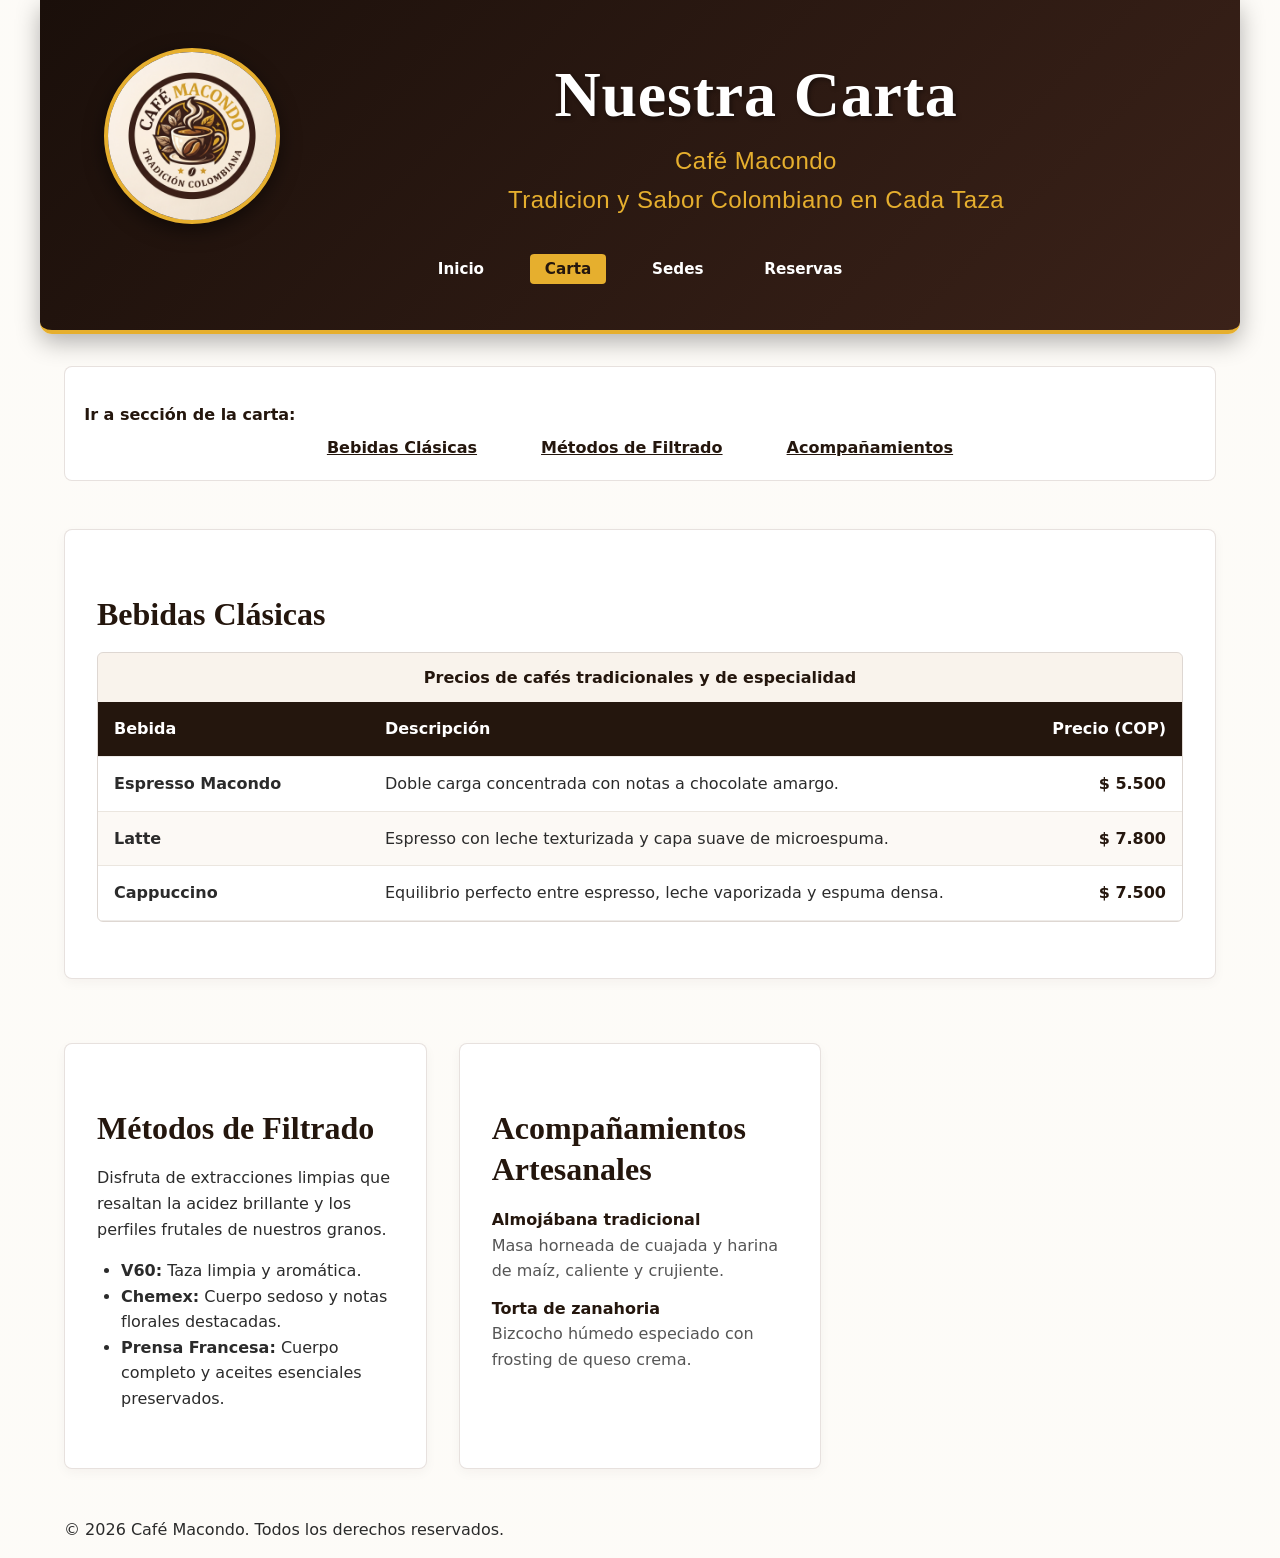
==== carta.html @ 97357a25 "actualizacion imagenes" ====
<!DOCTYPE html>
<html lang="es">
<head>
    <meta charset="UTF-8">
    <meta name="viewport" content="width=device-width, initial-scale=1.0">
    <title>Café Macondo — Carta</title>
    <link rel="stylesheet" href="css/base.css">
    <link rel="stylesheet" href="css/tipografia.css">
    <link rel="stylesheet" href="css/cajas.css">
    <link rel="stylesheet" href="css/componentes.css">
    <link rel="stylesheet" href="css/layout.css">
</head>
<body>
    <header style="background: linear-gradient(135deg, #1a0f0a 0%, #3b2219 100%); padding: 3rem 5%; border-bottom: 0.25rem solid var(--color-accent); box-shadow: 0 0.5rem 1.5rem rgba(0,0,0,0.3); border-radius: 0 0 0.75rem 0.75rem; margin-bottom: 2rem;">
        <div style="display: grid; grid-template-columns: auto 1fr; align-items: center; gap: 3.5rem; margin-bottom: 2rem;">
            <img src="imagenes/logo-macondo.jpg" alt="Logo Café Macondo" style="width: 11rem; height: 11rem; border-radius: 50%; object-fit: cover; border: 0.3rem solid var(--color-accent); box-shadow: 0 0.4rem 1.2rem rgba(0,0,0,0.5); display: block;">
            <div>
                <h1 style="font-family: Georgia, serif; font-size: 4rem; color: var(--color-white); margin: 0 0 0.4rem 0; letter-spacing: 0.05rem; text-shadow: 0.125rem 0.125rem 0.25rem rgba(0,0,0,0.4);">
                    Nuestra Carta
                </h1>
                <p style="font-family: 'Segoe UI', sans-serif; font-size: 1.5rem; color: var(--color-accent); margin: 0; font-weight: 300; letter-spacing: 0.03rem;">
                    Café Macondo
                </p>
                <p style="font-family: 'Segoe UI', sans-serif; font-size: 1.5rem; color: var(--color-accent); margin: 0; font-weight: 300; letter-spacing: 0.03rem;">
                    Tradicion y Sabor Colombiano en Cada Taza
                </p>
            </div>
        </div>
        <nav aria-label="Menú principal">
            <ul style="display: flex; justify-content: center; gap: 2rem; list-style: none; padding: 0; margin: 0;">
                <li><a href="index.html" style="font-size: 0.95rem; padding: 0.4rem 0.9rem;">Inicio</a></li>
                <li><a href="carta.html" aria-current="page" style="font-size: 0.95rem; padding: 0.4rem 0.9rem;">Carta</a></li>
                <li><a href="sedes.html" style="font-size: 0.95rem; padding: 0.4rem 0.9rem;">Sedes</a></li>
                <li><a href="reservas.html" style="font-size: 0.95rem; padding: 0.4rem 0.9rem;">Reservas</a></li>
            </ul>
        </nav>
    </header>

    <main>
        <!-- Índice con anclas internas -->
        <nav aria-label="Índice de la carta" style="grid-column: 1 / -1; background: var(--color-card-bg); padding: 1.2rem; border-radius: 0.5rem; border: 0.0625rem solid rgba(92, 58, 33, 0.15); margin-bottom: 1rem;">
            <p style="margin-bottom: 0.5rem; font-weight: bold; color: var(--color-primary);">Ir a sección de la carta:</p>
            <ul style="display: flex; gap: 2rem; list-style: none; padding: 0; margin: 0; flex-wrap: wrap;">
                <li><a href="#bebidas" style="color: var(--color-primary); font-weight: 600; text-decoration: underline;">Bebidas Clásicas</a></li>
                <li><a href="#metodos" style="color: var(--color-primary); font-weight: 600; text-decoration: underline;">Métodos de Filtrado</a></li>
                <li><a href="#acompanamientos" style="color: var(--color-primary); font-weight: 600; text-decoration: underline;">Acompañamientos</a></li>
            </ul>
        </nav>

        <!-- Sección de Bebidas ocupando todo el ancho para que la tabla respire -->
        <section id="bebidas" style="grid-column: 1 / -1;">
            <h2>Bebidas Clásicas</h2>
            <div class="table-container">
                <table style="width: 100%; border-collapse: collapse;">
                    <caption>Precios de cafés tradicionales y de especialidad</caption>
                    <thead>
                        <tr>
                            <th scope="col" style="width: 25%;">Bebida</th>
                            <th scope="col" style="width: 55%;">Descripción</th>
                            <th scope="col" style="width: 20%; text-align: right;">Precio (COP)</th>
                        </tr>
                    </thead>
                    <tbody>
                        <tr>
                            <td><strong>Espresso Macondo</strong></td>
                            <td>Doble carga concentrada con notas a chocolate amargo.</td>
                            <td style="text-align: right; font-weight: 600; color: var(--color-primary); white-space: nowrap;">$ 5.500</td>
                        </tr>
                        <tr>
                            <td><strong>Latte</strong></td>
                            <td>Espresso con leche texturizada y capa suave de microespuma.</td>
                            <td style="text-align: right; font-weight: 600; color: var(--color-primary); white-space: nowrap;">$ 7.800</td>
                        </tr>
                        <tr>
                            <td><strong>Cappuccino</strong></td>
                            <td>Equilibrio perfecto entre espresso, leche vaporizada y espuma densa.</td>
                            <td style="text-align: right; font-weight: 600; color: var(--color-primary); white-space: nowrap;">$ 7.500</td>
                        </tr>
                    </tbody>
                </table>
            </div>
        </section>

        <!-- Métodos y Acompañamientos organizados en dos columnas limpias -->
        <section id="metodos">
            <h2>Métodos de Filtrado</h2>
            <p>Disfruta de extracciones limpias que resaltan la acidez brillante y los perfiles frutales de nuestros granos.</p>
            <ul>
                <li><strong>V60:</strong> Taza limpia y aromática.</li>
                <li><strong>Chemex:</strong> Cuerpo sedoso y notas florales destacadas.</li>
                <li><strong>Prensa Francesa:</strong> Cuerpo completo y aceites esenciales preservados.</li>
            </ul>
        </section>

        <section id="acompanamientos">
            <h2>Acompañamientos Artesanales</h2>
            <dl>
                <dt>Almojábana tradicional</dt>
                <dd>Masa horneada de cuajada y harina de maíz, caliente y crujiente.</dd>
                <dt>Torta de zanahoria</dt>
                <dd>Bizcocho húmedo especiado con frosting de queso crema.</dd>
            </dl>
        </section>
    </main>

    <footer>
        <p>&copy; 2026 Café Macondo. Todos los derechos reservados.</p>
    </footer>
</body>
</html>
---- css/base.css ----
/* --- UNIDAD 03 y 05: Variables, Reseteo y Base --- */
:root {
    --color-primary: #24160d;   /* Café oscuro profundo */
    --color-secondary: #4a2e1b; /* Café medio */
    --color-accent: #e6af2e;    /* ¡El nuevo Amarillo Mariposa de Macondo! */
    --color-bg: #fcfbfa;        /* Crema pergamino suave */
    --color-card-bg: #ffffff;   /* Blanco puro para tarjetas */
    --color-text: #2b2b2b;      /* Gris oscuro para lectura */
    --color-text-light: #555555;
    --color-white: #ffffff;
    --color-focus: #1d6fa5;
}

html {
    font-size: 100%; /* Unidad 06.1 */
    box-sizing: border-box;
    scroll-behavior: smooth;
}

*, *::before, *::after {
    box-sizing: border-box; /* Unidad 05.4 */
}

body {
    margin: 0;
    padding: 0;
    background-color: var(--color-bg);
    color: var(--color-text); /* Herencia aplicada (Unidad 03.4) */
    /* Unidad 03.3: Imagen de fondo con gradiente y transparencia rgba */
    background-image: linear-gradient(rgba(253, 251, 247, 0.92), rgba(253, 251, 247, 0.92)), 
                      url('../imagenes/fondo-textura.jpg');
    background-repeat: repeat;
}

/* Centrado global con ancho máximo (Unidad 05.4) */
body > header, main, footer {
    max-width: 75rem; /* Ancho máximo amplio */
    margin: 0 auto;
    padding: 0 1.5rem;
}
---- css/tipografia.css ----
/* --- UNIDAD 05 y 06: Tipografía con alternativas y lectura cómoda --- */
body {
    font-family: 'Segoe UI', system-ui, -apple-system, sans-serif;
    font-size: 1rem;
    line-height: 1.6; /* Unidad 05.1: line-height cómodo */
}

h1, h2, h3, h4 {
    font-family: Georgia, Cambria, "Times New Roman", serif;
    color: var(--color-primary);
    line-height: 1.3;
    margin-top: 0;
}

h1 {
    font-size: 2.5rem;
    margin-bottom: 1rem;
}

h2 {
    font-size: 2rem;
    margin-top: 2rem;
    margin-bottom: 1rem;
}

h3 {
    font-size: 1.4rem;
    margin-top: 1.5rem;
    margin-bottom: 0.75rem;
}

/* Unidad 06.3: Ancho de lectura de párrafos limitado a 65ch */
p {
    max-width: 65ch;
    margin-bottom: 1rem;
    color: var(--color-text);
}
---- css/cajas.css ----
/* --- UNIDAD 05: Tarjetas, bordes y espaciados --- */
section, article, aside {
    background-color: var(--color-card-bg);
    border: 0.0625rem solid rgba(92, 58, 33, 0.15); /* Unidad 06.2: px solo para borde fino */
    border-radius: 0.5rem; /* Unidad 05.3: esquinas redondeadas */
    padding: 2rem;         /* Unidad 06.2: espacios en rem */
    margin-bottom: 2rem;
    box-shadow: 0 0.25rem 0.75rem rgba(44, 29, 17, 0.04);
}

/* Tablas y su contenedor de desborde (Unidad 05.5) */
.table-container {
    width: 100%;
    overflow-x: auto; /* Evita que tablas grandes rompan la página */
    margin-bottom: 1.5rem;
    border: 0.0625rem solid rgba(92, 58, 33, 0.2);
    border-radius: 0.375rem;
}

table {
    width: 100%;
    border-collapse: collapse; /* Unidad 05.2 */
    text-align: left;
}

caption {
    font-weight: bold;
    padding: 0.75rem;
    color: var(--color-primary);
    background-color: rgba(194, 139, 73, 0.1);
}

th, td {
    padding: 0.875rem 1rem; /* Unidad 05.2 y 06.2 */
    border-bottom: 0.0625rem solid rgba(92, 58, 33, 0.1);
}

th {
    background-color: var(--color-primary);
    color: var(--color-white);
}

/* Unidad 05.2: Precios a la derecha */
td:nth-child(3), th:nth-child(3) {
    text-align: right;
}

/* Unidad 04.4: Filas alternas en las tablas con :nth-child() */
tbody tr:nth-child(even) {
    background-color: rgba(194, 139, 73, 0.05);
}
---- css/componentes.css ----
/* --- UNIDAD 04 y 05: Componentes y Estados (hover, focus, BEM) --- */

/* Cabecera y Menú de navegación */
header {
    background-color: var(--color-primary);
    color: var(--color-white);
    padding: 2rem 0;
    margin-bottom: 2rem;
    border-bottom: 0.25rem solid var(--color-accent);
}

header h1, header p {
    color: var(--color-white);
    text-align: center;
}

nav ul {
    list-style: none;
    padding: 0;
    margin: 1.5rem 0 0 0;
    display: flex;
    justify-content: center;
    gap: 1.5rem;
    flex-wrap: wrap;
}

nav a {
    color: var(--color-white);
    text-decoration: none;
    font-weight: 600;
    padding: 0.5rem 1rem;
    border-radius: 0.25rem;
    transition: background-color 0.2s ease, color 0.2s ease;
}

/* Unidad 04.3: Estados hover y focus obligatorios con buen contraste */
nav a:hover {
    background-color: var(--color-secondary);
    color: var(--color-accent);
}

nav a:focus {
    outline: 0.1875rem solid var(--color-focus);
    outline-offset: 0.125rem;
}

/* Unidad 04.4: La página actual se distingue en el menú */
nav a[aria-current="page"] {
    background-color: var(--color-accent);
    color: var(--color-primary);
}

/* Botones y campos de formulario */
button, input[type="submit"] {
    background-color: var(--color-primary);
    color: var(--color-white);
    border: none;
    padding: 0.75rem 1.5rem;
    font-size: 1rem;
    font-weight: bold;
    border-radius: 0.375rem;
    cursor: pointer;
    transition: background-color 0.2s ease;
}

button:hover, input[type="submit"]:hover {
    background-color: var(--color-secondary);
    color: var(--color-accent);
}

button:focus, input:focus, select:focus, textarea:focus {
    outline: 0.1875rem solid var(--color-focus);
    outline-offset: 0.125rem;
}

/* Formularios estructurados */
fieldset {
    border: 0.0625rem solid var(--color-accent);
    border-radius: 0.375rem;
    padding: 1.5rem;
    margin-bottom: 1.5rem;
    background-color: var(--color-white);
}

legend {
    font-weight: bold;
    color: var(--color-primary);
    padding: 0 0.5rem;
}

form div {
    margin-bottom: 1.25rem;
}

label {
    display: block;
    font-weight: 500;
    margin-bottom: 0.375rem;
    color: var(--color-primary);
}

input[type="text"],
input[type="email"],
input[type="tel"],
input[type="date"],
input[type="time"],
select,
textarea {
    width: 100%;
    padding: 0.75rem;
    border: 0.0625rem solid #ccc;
    border-radius: 0.375rem;
    font-family: inherit;
    font-size: 1rem;
}

/* Listas personalizadas */
main ul, main ol {
    padding-left: 1.5rem;
    margin-bottom: 1.5rem;
}

dl {
    margin-bottom: 1.5rem;
}

dt {
    font-weight: bold;
    color: var(--color-primary);
    margin-top: 0.75rem;
}

dd {
    margin-left: 0;
    color: var(--color-text-light);
    margin-bottom: 0.5rem;
}

/* Cita (Blockquote) */
blockquote {
    border-left: 0.25rem solid var(--color-accent);
    margin: 1.5rem 0;
    padding: 1rem 1.5rem;
    background-color: rgba(194, 139, 73, 0.08);
    font-style: italic;
    border-radius: 0 0.375rem 0.375rem 0;
}

blockquote footer {
    margin-top: 0.5rem;
    font-style: normal;
    font-size: 0.9rem;
    background: transparent;
    padding: 0;
    border: none;
    color: var(--color-secondary);
}

/* Figuras e imágenes flexibles */
figure {
    margin: 1.5rem 0;
}

figure img {
    max-width: 100%;
    height: auto;
    border-radius: 0.375rem;
    display: block;
}

figcaption {
    font-size: 0.875rem;
    color: var(--color-text-light);
    text-align: center;
    margin-top: 0.5rem;
}
---- css/layout.css ----
/* --- UNIDAD 06 y 07: Layout Adaptable, Grid y Unidades Relativas --- */

/* Contenedor principal de las páginas con enfoque móvil primero (1 columna) */
main {
    display: grid;
    grid-template-columns: 1fr; /* Unidad 07.2: Una columna en móvil */
    gap: 2rem;                  /* Unidad 07.6: Espacios estrictamente con gap */
    width: 100%;
}

/* Unidad 07.4: La cabecera y el pie ocupan todo el ancho de la grilla si están dentro de un contexto grid */
header, footer {
    grid-column: 1 / -1;
}

/* Unidad 06.4: Uso de unidad de ventana (vh) para una sección de portada o héroe opcional */
.hero-portada {
    min-height: 50vh; /* Ocupa al menos la mitad de la altura de la ventana */
    display: grid;
    place-content: center;
    text-align: center;
    background: linear-gradient(rgba(44, 29, 17, 0.8), rgba(44, 29, 17, 0.8)), 
                url('../../imagenes/fondo-textura.jpg');
    color: var(--color-white);
    border-radius: 0.5rem;
    padding: 3rem 1.5rem;
    margin-bottom: 2rem;
}

/* Unidad 07.5: Galería o tarjetas de productos que se acomodan sola sin consultas (auto-fit y minmax) */
.card-grid, .galeria-sedes {
    display: grid;
    grid-template-columns: repeat(auto-fit, minmax(18rem, 1fr));
    gap: 2rem;
    grid-column: 1 / -1; /* Permite que la galería ocupe todo el ancho disponible */
}

/* Unidad 07.4: Al menos un bloque ocupa dos columnas en pantallas grandes */
.bloque-destacado {
    grid-column: span 1; /* Por defecto en móvil */
}


/* =================================================================atiende
   PUNTOS DE RUPTURA (MEDIA QUERIES) - Escritas de menor a mayor (Unidad 07.3)
   =================================================================== */

/* 1. Primer punto de ruptura: Desde 600px (aprox 37.5rem) -> Dos columnas */
@media (min-width: 37.5rem) {
    main {
        grid-template-columns: repeat(2, 1fr); /* Unidad 07.3: Dos columnas desde 600px */
    }

    /* Unidad 07.4: Un bloque específico ocupa 2 columnas */
    .bloque-destacado {
        grid-column: span 2;
    }
}

/* 2. Segundo punto de ruptura: Desde 900px (aprox 56.25rem) -> Tres columnas */
@media (min-width: 56.25rem) {
    main {
        grid-template-columns: repeat(3, 1fr); /* Unidad 07.3: Tres columnas desde 900px */
    }

    .bloque-destacado {
        grid-column: span 2; /* Sigue destacando abarcando dos espacios */
    }
}
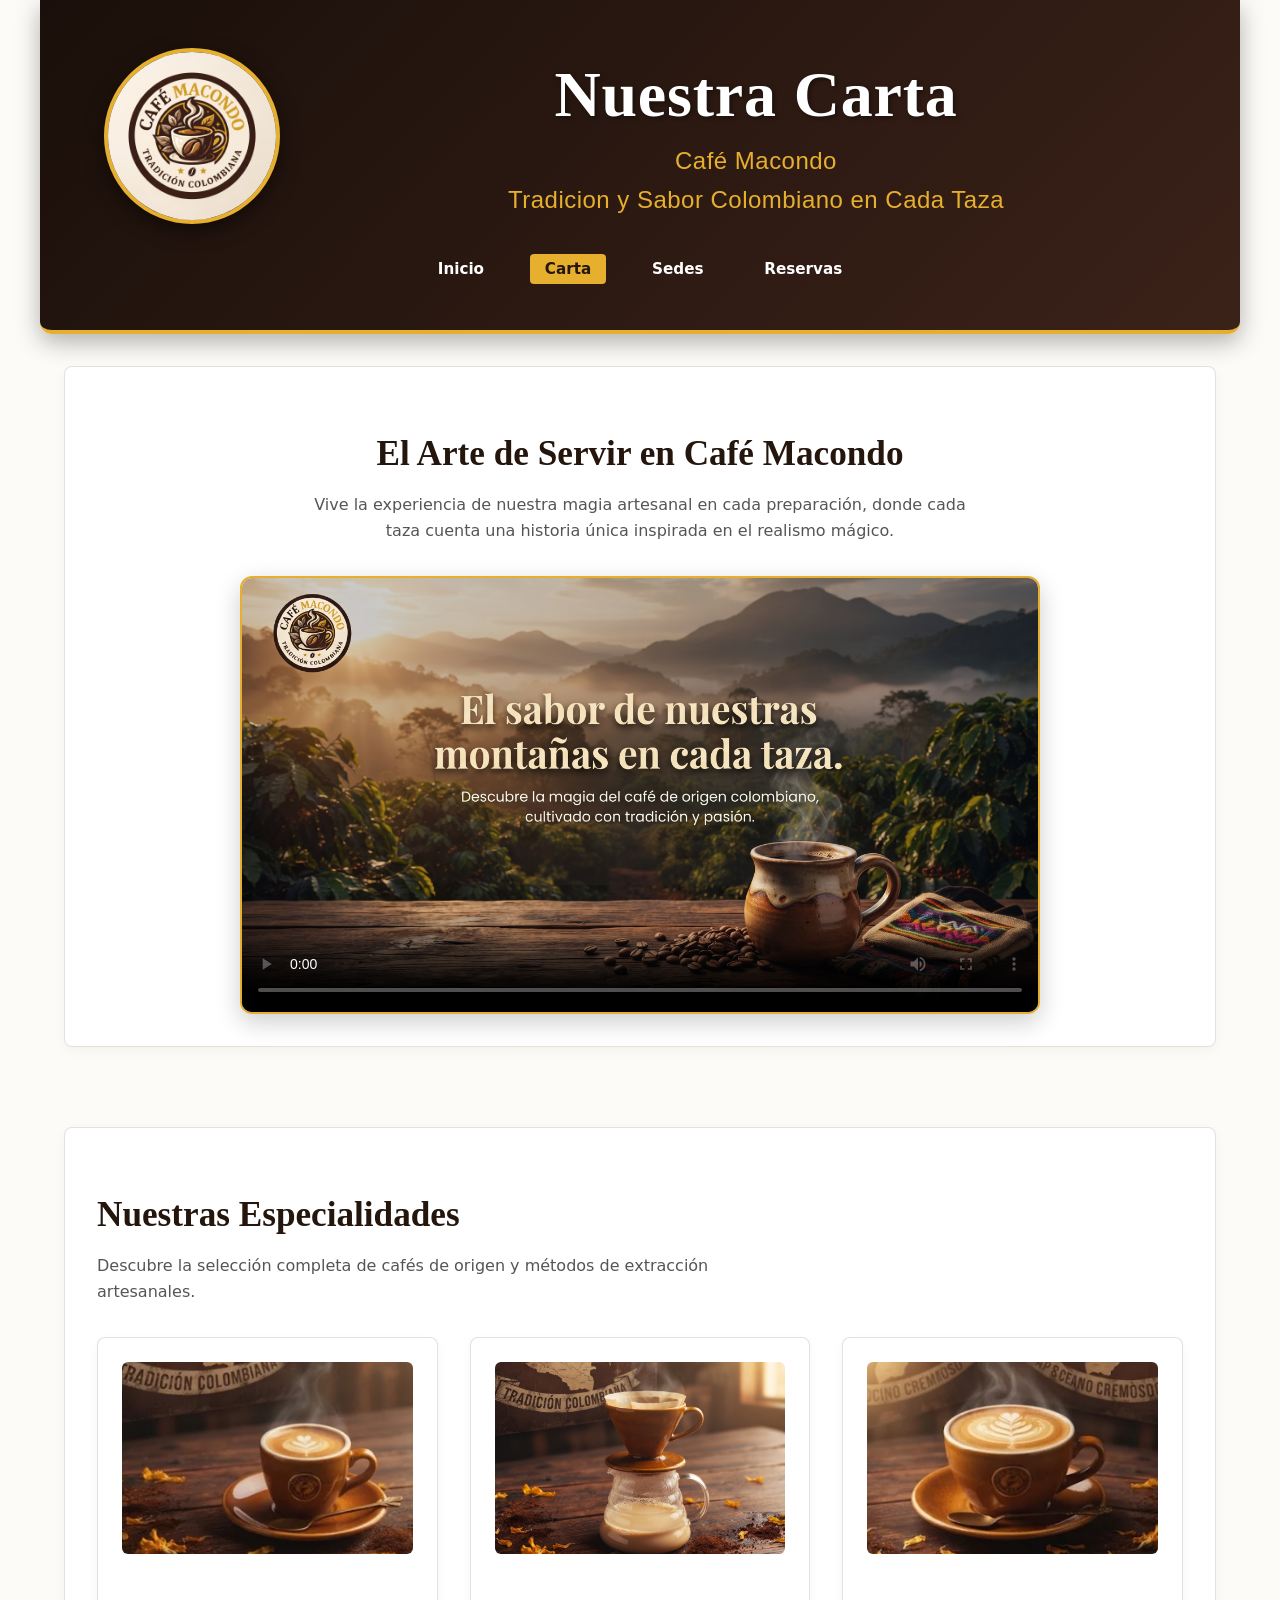
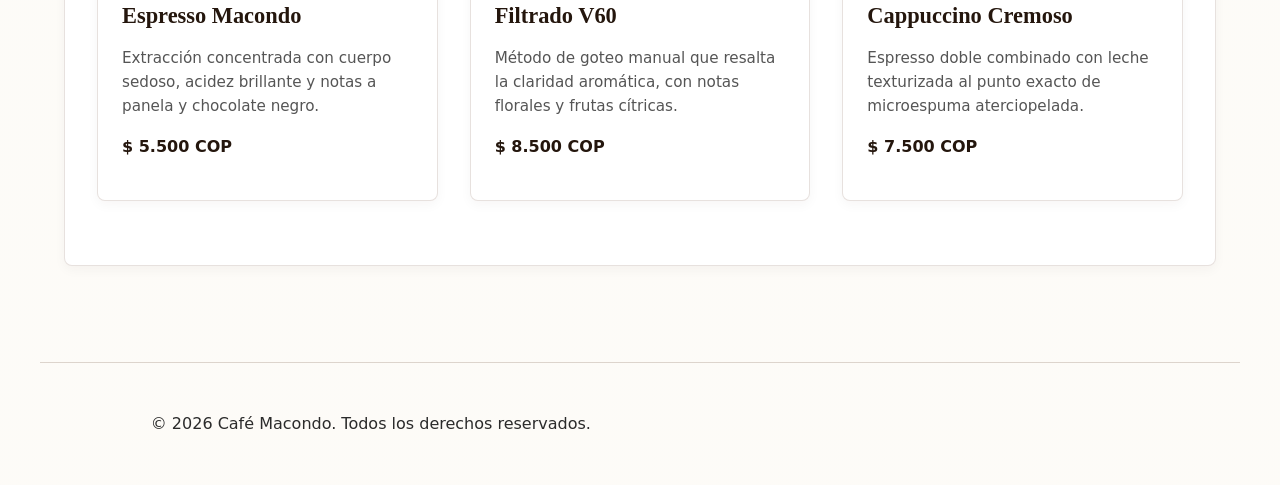
==== commit 250c681c: "video nuevo" ====
--- a/carta.html
+++ b/carta.html
@@ -11,6 +11,7 @@
     <link rel="stylesheet" href="css/layout.css">
 </head>
 <body>
+    <!-- Encabezado Principal -->
     <header style="background: linear-gradient(135deg, #1a0f0a 0%, #3b2219 100%); padding: 3rem 5%; border-bottom: 0.25rem solid var(--color-accent); box-shadow: 0 0.5rem 1.5rem rgba(0,0,0,0.3); border-radius: 0 0 0.75rem 0.75rem; margin-bottom: 2rem;">
         <div style="display: grid; grid-template-columns: auto 1fr; align-items: center; gap: 3.5rem; margin-bottom: 2rem;">
             <img src="imagenes/logo-macondo.jpg" alt="Logo Café Macondo" style="width: 11rem; height: 11rem; border-radius: 50%; object-fit: cover; border: 0.3rem solid var(--color-accent); box-shadow: 0 0.4rem 1.2rem rgba(0,0,0,0.5); display: block;">
@@ -37,73 +38,55 @@
     </header>
 
     <main>
-        <!-- Índice con anclas internas -->
-        <nav aria-label="Índice de la carta" style="grid-column: 1 / -1; background: var(--color-card-bg); padding: 1.2rem; border-radius: 0.5rem; border: 0.0625rem solid rgba(92, 58, 33, 0.15); margin-bottom: 1rem;">
-            <p style="margin-bottom: 0.5rem; font-weight: bold; color: var(--color-primary);">Ir a sección de la carta:</p>
-            <ul style="display: flex; gap: 2rem; list-style: none; padding: 0; margin: 0; flex-wrap: wrap;">
-                <li><a href="#bebidas" style="color: var(--color-primary); font-weight: 600; text-decoration: underline;">Bebidas Clásicas</a></li>
-                <li><a href="#metodos" style="color: var(--color-primary); font-weight: 600; text-decoration: underline;">Métodos de Filtrado</a></li>
-                <li><a href="#acompanamientos" style="color: var(--color-primary); font-weight: 600; text-decoration: underline;">Acompañamientos</a></li>
-            </ul>
-        </nav>
+        <!-- SECCIÓN DE VIDEO DEL SERVICIO -->
+        <section style="grid-column: 1 / -1; margin-bottom: 3rem; text-align: center;">
+            <h2 style="font-family: Georgia, serif; font-size: 2.2rem; color: var(--color-primary); margin-bottom: 0.5rem;">
+                El Arte de Servir en Café Macondo
+            </h2>
+            <p style="color: var(--color-text-light); margin-bottom: 2rem; max-width: 65ch; margin-left: auto; margin-right: auto;">
+                Vive la experiencia de nuestra magia artesanal en cada preparación, donde cada taza cuenta una historia única inspirada en el realismo mágico.
+            </p>
 
-        <!-- Sección de Bebidas ocupando todo el ancho para que la tabla respire -->
-        <section id="bebidas" style="grid-column: 1 / -1;">
-            <h2>Bebidas Clásicas</h2>
-            <div class="table-container">
-                <table style="width: 100%; border-collapse: collapse;">
-                    <caption>Precios de cafés tradicionales y de especialidad</caption>
-                    <thead>
-                        <tr>
-                            <th scope="col" style="width: 25%;">Bebida</th>
-                            <th scope="col" style="width: 55%;">Descripción</th>
-                            <th scope="col" style="width: 20%; text-align: right;">Precio (COP)</th>
-                        </tr>
-                    </thead>
-                    <tbody>
-                        <tr>
-                            <td><strong>Espresso Macondo</strong></td>
-                            <td>Doble carga concentrada con notas a chocolate amargo.</td>
-                            <td style="text-align: right; font-weight: 600; color: var(--color-primary); white-space: nowrap;">$ 5.500</td>
-                        </tr>
-                        <tr>
-                            <td><strong>Latte</strong></td>
-                            <td>Espresso con leche texturizada y capa suave de microespuma.</td>
-                            <td style="text-align: right; font-weight: 600; color: var(--color-primary); white-space: nowrap;">$ 7.800</td>
-                        </tr>
-                        <tr>
-                            <td><strong>Cappuccino</strong></td>
-                            <td>Equilibrio perfecto entre espresso, leche vaporizada y espuma densa.</td>
-                            <td style="text-align: right; font-weight: 600; color: var(--color-primary); white-space: nowrap;">$ 7.500</td>
-                        </tr>
-                    </tbody>
-                </table>
+            <div style="max-width: 800px; margin: 0 auto; border-radius: 0.75rem; overflow: hidden; box-shadow: 0 0.5rem 1.5rem rgba(0,0,0,0.2); border: 0.125rem solid var(--color-accent);">
+                <video controls width="100%" style="display: block; height: auto;" poster="imagenes/banner-macondo.jpg">
+                    <!-- Asegúrate de ubicar tu video descargado en la carpeta de videos o cambiar la ruta -->
+                    <source src="videos/servicio-cafe.mp4" type="video/mp4">
+                    Tu navegador no soporta la reproducción de video.
+                </video>
             </div>
         </section>
 
-        <!-- Métodos y Acompañamientos organizados en dos columnas limpias -->
-        <section id="metodos">
-            <h2>Métodos de Filtrado</h2>
-            <p>Disfruta de extracciones limpias que resaltan la acidez brillante y los perfiles frutales de nuestros granos.</p>
-            <ul>
-                <li><strong>V60:</strong> Taza limpia y aromática.</li>
-                <li><strong>Chemex:</strong> Cuerpo sedoso y notas florales destacadas.</li>
-                <li><strong>Prensa Francesa:</strong> Cuerpo completo y aceites esenciales preservados.</li>
-            </ul>
-        </section>
+        <!-- SECCIÓN DE BEBIDAS Y PRODUCTOS -->
+        <section style="grid-column: 1 / -1;">
+            <h2 style="font-family: Georgia, serif; font-size: 2.2rem; color: var(--color-primary); margin-bottom: 0.5rem;">Nuestras Especialidades</h2>
+            <p style="color: var(--color-text-light); margin-bottom: 2rem;">Descubre la selección completa de cafés de origen y métodos de extracción artesanales.</p>
+            
+            <div class="card-grid">
+                <article class="card" style="background: var(--color-card-bg); padding: 1.5rem; border-radius: 0.5rem; border: 0.0625rem solid rgba(92, 58, 33, 0.15);">
+                    <img src="imagenes/cafe-espreso.jpg" alt="Taza de café espresso Macondo" style="width: 100%; height: 12rem; object-fit: cover; border-radius: 0.375rem; margin-bottom: 1rem;">
+                    <h3 style="color: var(--color-primary); margin-bottom: 0.5rem;">Espresso Macondo</h3>
+                    <p style="color: var(--color-text-light); font-size: 0.95rem;">Extracción concentrada con cuerpo sedoso, acidez brillante y notas a panela y chocolate negro.</p>
+                    <p style="font-weight: 600; color: var(--color-primary); margin-top: 1rem;">$ 5.500 COP</p>
+                </article>
 
-        <section id="acompanamientos">
-            <h2>Acompañamientos Artesanales</h2>
-            <dl>
-                <dt>Almojábana tradicional</dt>
-                <dd>Masa horneada de cuajada y harina de maíz, caliente y crujiente.</dd>
-                <dt>Torta de zanahoria</dt>
-                <dd>Bizcocho húmedo especiado con frosting de queso crema.</dd>
-            </dl>
+                <article class="card" style="background: var(--color-card-bg); padding: 1.5rem; border-radius: 0.5rem; border: 0.0625rem solid rgba(92, 58, 33, 0.15);">
+                    <img src="imagenes/Filtrado-V60.jpg" alt="Método de filtrado artesanal V60" style="width: 100%; height: 12rem; object-fit: cover; border-radius: 0.375rem; margin-bottom: 1rem;">
+                    <h3 style="color: var(--color-primary); margin-bottom: 0.5rem;">Filtrado V60</h3>
+                    <p style="color: var(--color-text-light); font-size: 0.95rem;">Método de goteo manual que resalta la claridad aromática, con notas florales y frutas cítricas.</p>
+                    <p style="font-weight: 600; color: var(--color-primary); margin-top: 1rem;">$ 8.500 COP</p>
+                </article>
+
+                <article class="card" style="background: var(--color-card-bg); padding: 1.5rem; border-radius: 0.5rem; border: 0.0625rem solid rgba(92, 58, 33, 0.15);">
+                    <img src="imagenes/cafe-capuchino.jpg" alt="Cappuccino artesanal" style="width: 100%; height: 12rem; object-fit: cover; border-radius: 0.375rem; margin-bottom: 1rem;">
+                    <h3 style="color: var(--color-primary); margin-bottom: 0.5rem;">Cappuccino Cremoso</h3>
+                    <p style="color: var(--color-text-light); font-size: 0.95rem;">Espresso doble combinado con leche texturizada al punto exacto de microespuma aterciopelada.</p>
+                    <p style="font-weight: 600; color: var(--color-primary); margin-top: 1rem;">$ 7.500 COP</p>
+                </article>
+            </div>
         </section>
     </main>
 
-    <footer>
+    <footer style="margin-top: 4rem; text-align: center; padding: 2rem 0; border-top: 0.0625rem solid rgba(92, 58, 33, 0.2);">
         <p>&copy; 2026 Café Macondo. Todos los derechos reservados.</p>
     </footer>
 </body>
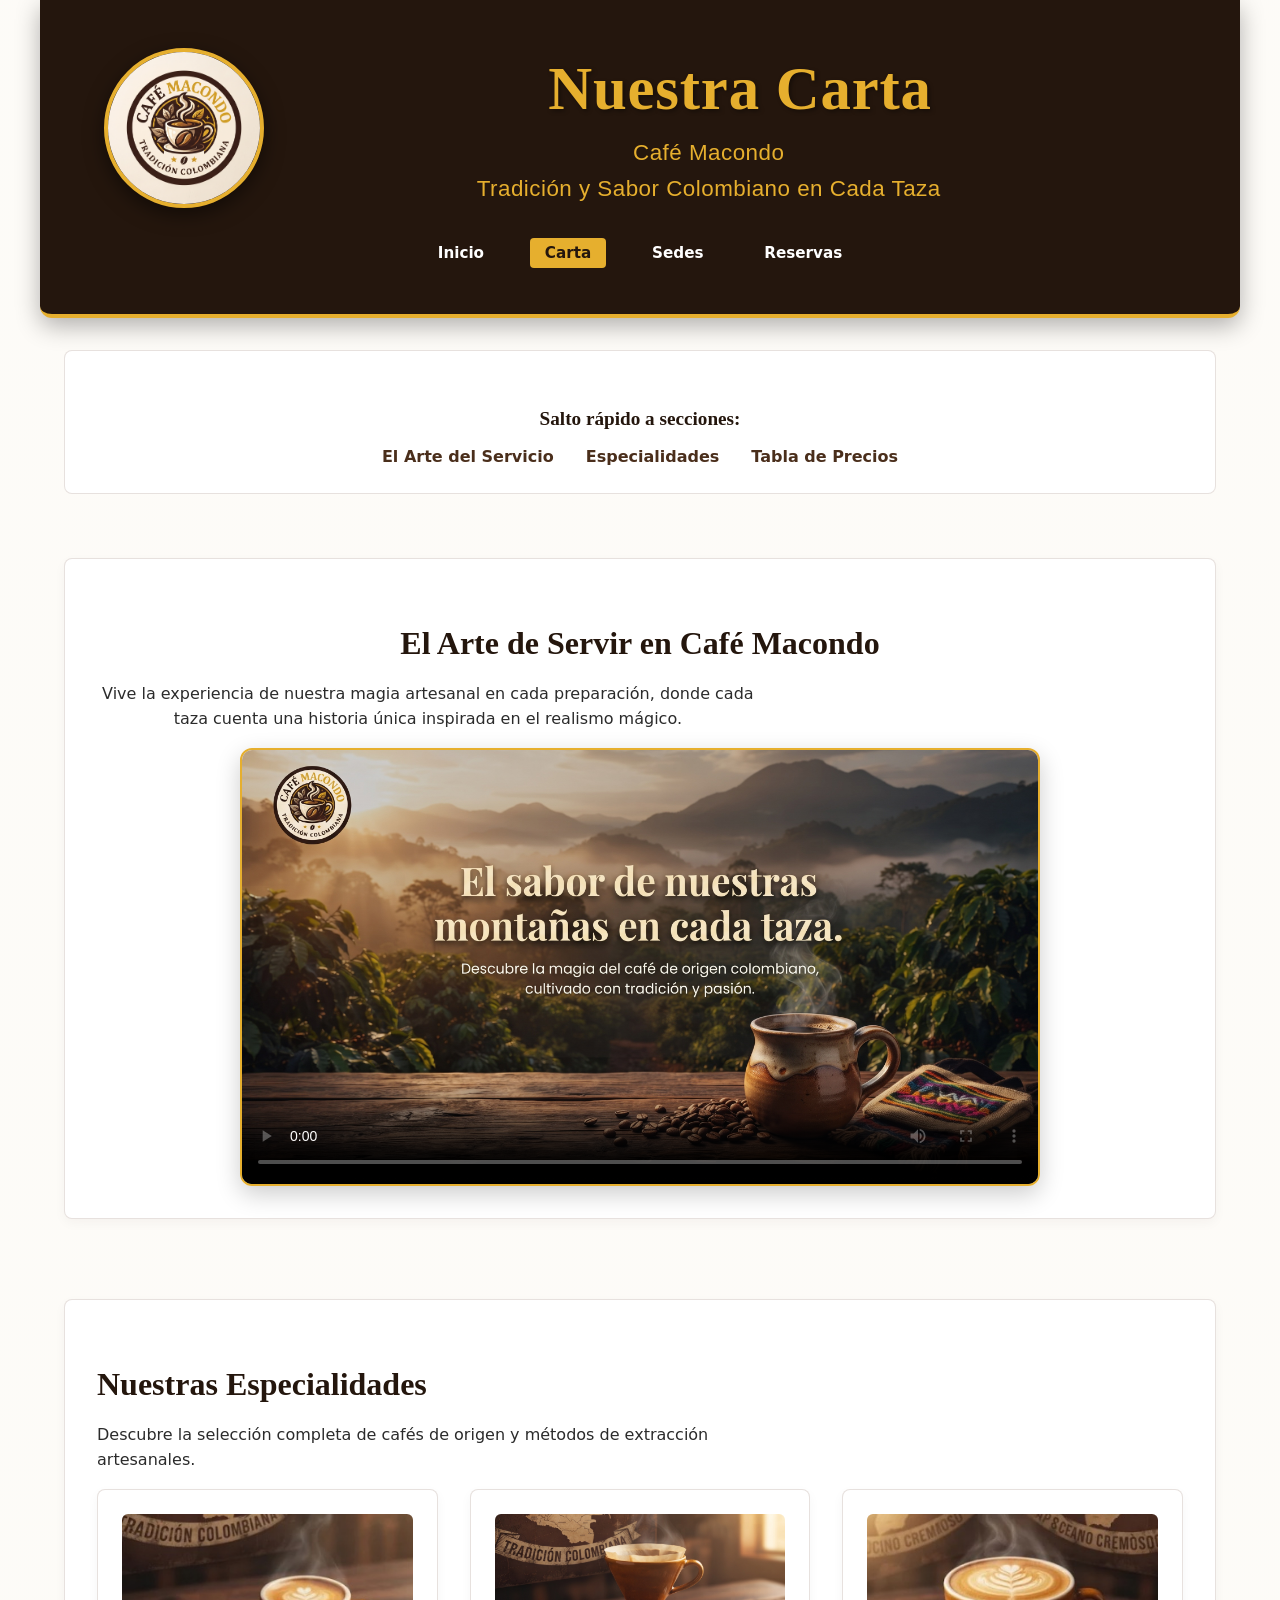
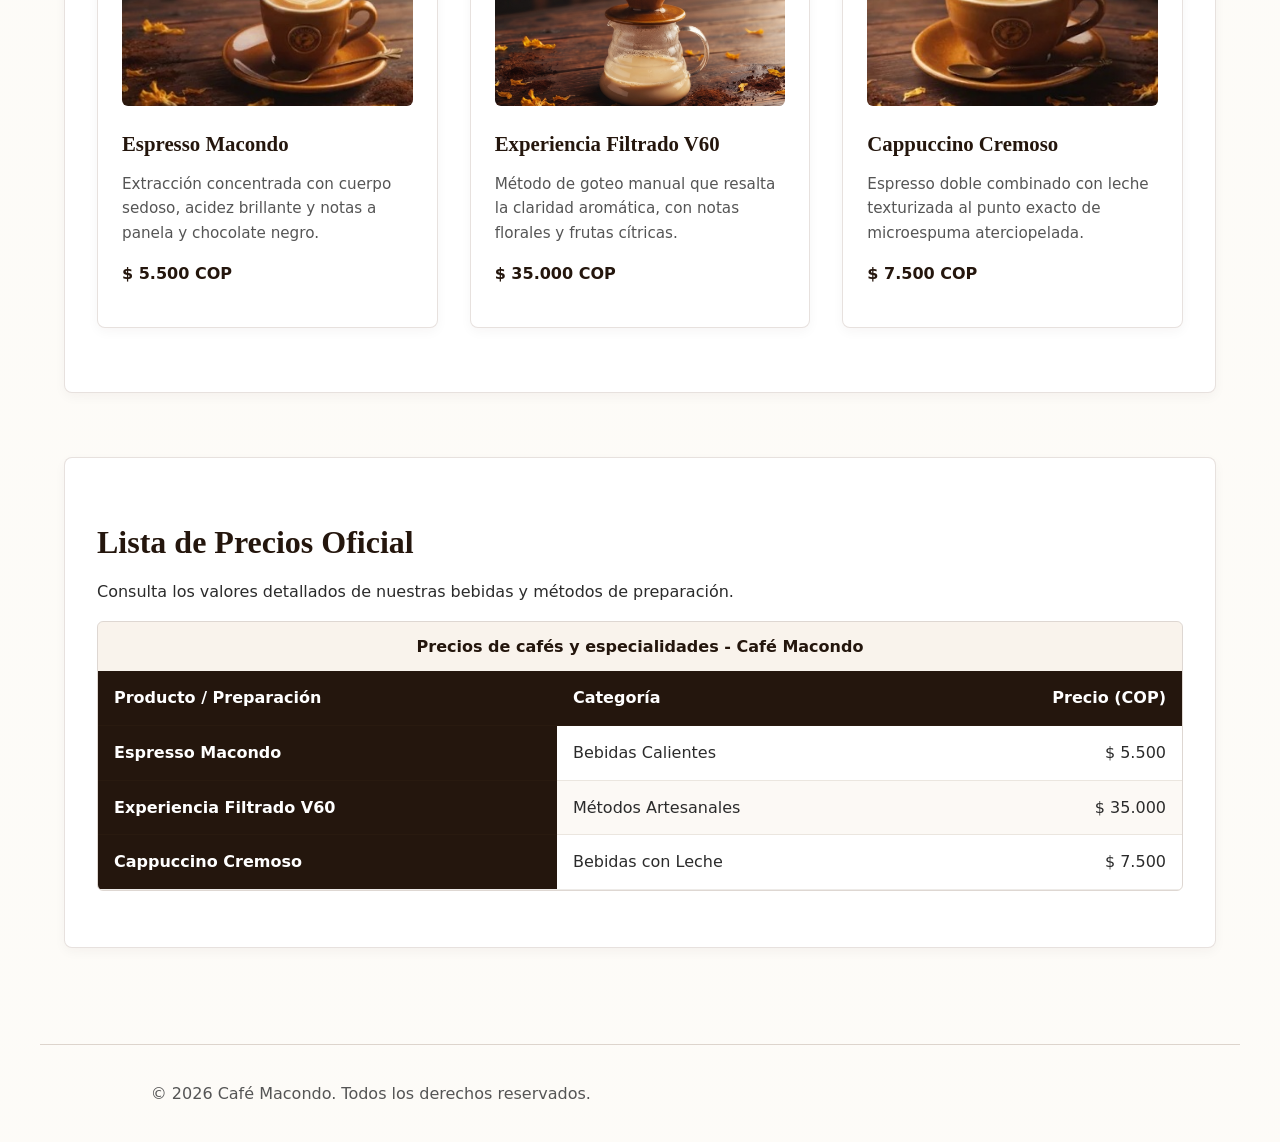
==== commit 97eaf42a: "revicion proyecto" ====
--- a/carta.html
+++ b/carta.html
@@ -11,45 +11,45 @@
     <link rel="stylesheet" href="css/layout.css">
 </head>
 <body>
-    <!-- Encabezado Principal -->
-    <header style="background: linear-gradient(135deg, #1a0f0a 0%, #3b2219 100%); padding: 3rem 5%; border-bottom: 0.25rem solid var(--color-accent); box-shadow: 0 0.5rem 1.5rem rgba(0,0,0,0.3); border-radius: 0 0 0.75rem 0.75rem; margin-bottom: 2rem;">
-        <div style="display: grid; grid-template-columns: auto 1fr; align-items: center; gap: 3.5rem; margin-bottom: 2rem;">
-            <img src="imagenes/logo-macondo.jpg" alt="Logo Café Macondo" style="width: 11rem; height: 11rem; border-radius: 50%; object-fit: cover; border: 0.3rem solid var(--color-accent); box-shadow: 0 0.4rem 1.2rem rgba(0,0,0,0.5); display: block;">
-            <div>
-                <h1 style="font-family: Georgia, serif; font-size: 4rem; color: var(--color-white); margin: 0 0 0.4rem 0; letter-spacing: 0.05rem; text-shadow: 0.125rem 0.125rem 0.25rem rgba(0,0,0,0.4);">
-                    Nuestra Carta
-                </h1>
-                <p style="font-family: 'Segoe UI', sans-serif; font-size: 1.5rem; color: var(--color-accent); margin: 0; font-weight: 300; letter-spacing: 0.03rem;">
-                    Café Macondo
-                </p>
-                <p style="font-family: 'Segoe UI', sans-serif; font-size: 1.5rem; color: var(--color-accent); margin: 0; font-weight: 300; letter-spacing: 0.03rem;">
-                    Tradicion y Sabor Colombiano en Cada Taza
-                </p>
+    <header class="header">
+        <div class="header__grid">
+            <img src="imagenes/logo-macondo.jpg" alt="Logo Café Macondo" class="header__logo">
+            <div class="header__text-container">
+                <h1 class="header__title">Nuestra Carta</h1>
+                <p class="header__subtitle">Café Macondo</p>
+                <p class="header__subtitle">Tradición y Sabor Colombiano en Cada Taza</p>
             </div>
         </div>
-        <nav aria-label="Menú principal">
-            <ul style="display: flex; justify-content: center; gap: 2rem; list-style: none; padding: 0; margin: 0;">
-                <li><a href="index.html" style="font-size: 0.95rem; padding: 0.4rem 0.9rem;">Inicio</a></li>
-                <li><a href="carta.html" aria-current="page" style="font-size: 0.95rem; padding: 0.4rem 0.9rem;">Carta</a></li>
-                <li><a href="sedes.html" style="font-size: 0.95rem; padding: 0.4rem 0.9rem;">Sedes</a></li>
-                <li><a href="reservas.html" style="font-size: 0.95rem; padding: 0.4rem 0.9rem;">Reservas</a></li>
+        <nav aria-label="Menú principal" class="nav">
+            <ul class="nav__list">
+                <li><a href="index.html" class="nav__link">Inicio</a></li>
+                <li><a href="carta.html" aria-current="page" class="nav__link">Carta</a></li>
+                <li><a href="sedes.html" class="nav__link">Sedes</a></li>
+                <li><a href="reservas.html" class="nav__link">Reservas</a></li>
             </ul>
         </nav>
     </header>
 
-    <main>
+    <main class="main-container">
+        <!-- ÍNDICE CON ANCLAS INTERNAS (Requerimiento RF-01.4) -->
+        <nav class="carta-indice" aria-label="Índice de la carta">
+            <h2 class="carta-indice__title">Salto rápido a secciones:</h2>
+            <ul class="carta-indice__list">
+                <li><a href="#video-arte">El Arte del Servicio</a></li>
+                <li><a href="#especialidades">Especialidades</a></li>
+                <li><a href="#tabla-precios">Tabla de Precios</a></li>
+            </ul>
+        </nav>
+
         <!-- SECCIÓN DE VIDEO DEL SERVICIO -->
-        <section style="grid-column: 1 / -1; margin-bottom: 3rem; text-align: center;">
-            <h2 style="font-family: Georgia, serif; font-size: 2.2rem; color: var(--color-primary); margin-bottom: 0.5rem;">
-                El Arte de Servir en Café Macondo
-            </h2>
-            <p style="color: var(--color-text-light); margin-bottom: 2rem; max-width: 65ch; margin-left: auto; margin-right: auto;">
+        <section id="video-arte" class="video-section">
+            <h2 class="section-title">El Arte de Servir en Café Macondo</h2>
+            <p class="section-desc">
                 Vive la experiencia de nuestra magia artesanal en cada preparación, donde cada taza cuenta una historia única inspirada en el realismo mágico.
             </p>
 
-            <div style="max-width: 800px; margin: 0 auto; border-radius: 0.75rem; overflow: hidden; box-shadow: 0 0.5rem 1.5rem rgba(0,0,0,0.2); border: 0.125rem solid var(--color-accent);">
-                <video controls width="100%" style="display: block; height: auto;" poster="imagenes/banner-macondo.jpg">
-                    <!-- Asegúrate de ubicar tu video descargado en la carpeta de videos o cambiar la ruta -->
+            <div class="video-container">
+                <video controls class="video-element" poster="imagenes/banner-macondo.jpg">
                     <source src="videos/servicio-cafe.mp4" type="video/mp4">
                     Tu navegador no soporta la reproducción de video.
                 </video>
@@ -57,37 +57,73 @@
         </section>
 
         <!-- SECCIÓN DE BEBIDAS Y PRODUCTOS -->
-        <section style="grid-column: 1 / -1;">
-            <h2 style="font-family: Georgia, serif; font-size: 2.2rem; color: var(--color-primary); margin-bottom: 0.5rem;">Nuestras Especialidades</h2>
-            <p style="color: var(--color-text-light); margin-bottom: 2rem;">Descubre la selección completa de cafés de origen y métodos de extracción artesanales.</p>
+        <section id="especialidades" class="menu-section">
+            <h2 class="section-title">Nuestras Especialidades</h2>
+            <p class="section-desc">Descubre la selección completa de cafés de origen y métodos de extracción artesanales.</p>
             
             <div class="card-grid">
-                <article class="card" style="background: var(--color-card-bg); padding: 1.5rem; border-radius: 0.5rem; border: 0.0625rem solid rgba(92, 58, 33, 0.15);">
-                    <img src="imagenes/cafe-espreso.jpg" alt="Taza de café espresso Macondo" style="width: 100%; height: 12rem; object-fit: cover; border-radius: 0.375rem; margin-bottom: 1rem;">
-                    <h3 style="color: var(--color-primary); margin-bottom: 0.5rem;">Espresso Macondo</h3>
-                    <p style="color: var(--color-text-light); font-size: 0.95rem;">Extracción concentrada con cuerpo sedoso, acidez brillante y notas a panela y chocolate negro.</p>
-                    <p style="font-weight: 600; color: var(--color-primary); margin-top: 1rem;">$ 5.500 COP</p>
+                <article class="product-card">
+                    <img src="imagenes/cafe-espreso.jpg" alt="Taza de café espresso Macondo" class="product-card__img">
+                    <h3 class="product-card__title">Espresso Macondo</h3>
+                    <p class="product-card__desc">Extracción concentrada con cuerpo sedoso, acidez brillante y notas a panela y chocolate negro.</p>
+                    <p class="product-card__price">$ 5.500 COP</p>
                 </article>
 
-                <article class="card" style="background: var(--color-card-bg); padding: 1.5rem; border-radius: 0.5rem; border: 0.0625rem solid rgba(92, 58, 33, 0.15);">
-                    <img src="imagenes/Filtrado-V60.jpg" alt="Método de filtrado artesanal V60" style="width: 100%; height: 12rem; object-fit: cover; border-radius: 0.375rem; margin-bottom: 1rem;">
-                    <h3 style="color: var(--color-primary); margin-bottom: 0.5rem;">Filtrado V60</h3>
-                    <p style="color: var(--color-text-light); font-size: 0.95rem;">Método de goteo manual que resalta la claridad aromática, con notas florales y frutas cítricas.</p>
-                    <p style="font-weight: 600; color: var(--color-primary); margin-top: 1rem;">$ 8.500 COP</p>
+                <article class="product-card">
+                    <img src="imagenes/Filtrado-V60.jpg" alt="Método de filtrado artesanal V60" class="product-card__img">
+                    <h3 class="product-card__title">Experiencia Filtrado V60</h3>
+                    <p class="product-card__desc">Método de goteo manual que resalta la claridad aromática, con notas florales y frutas cítricas.</p>
+                    <p class="product-card__price">$ 35.000 COP</p>
                 </article>
 
-                <article class="card" style="background: var(--color-card-bg); padding: 1.5rem; border-radius: 0.5rem; border: 0.0625rem solid rgba(92, 58, 33, 0.15);">
-                    <img src="imagenes/cafe-capuchino.jpg" alt="Cappuccino artesanal" style="width: 100%; height: 12rem; object-fit: cover; border-radius: 0.375rem; margin-bottom: 1rem;">
-                    <h3 style="color: var(--color-primary); margin-bottom: 0.5rem;">Cappuccino Cremoso</h3>
-                    <p style="color: var(--color-text-light); font-size: 0.95rem;">Espresso doble combinado con leche texturizada al punto exacto de microespuma aterciopelada.</p>
-                    <p style="font-weight: 600; color: var(--color-primary); margin-top: 1rem;">$ 7.500 COP</p>
+                <article class="product-card">
+                    <img src="imagenes/cafe-capuchino.jpg" alt="Cappuccino artesanal" class="product-card__img">
+                    <h3 class="product-card__title">Cappuccino Cremoso</h3>
+                    <p class="product-card__desc">Espresso doble combinado con leche texturizada al punto exacto de microespuma aterciopelada.</p>
+                    <p class="product-card__price">$ 7.500 COP</p>
                 </article>
+            </div>
+        </section>
+
+        <!-- TABLA DE PRECIOS SEMÁNTICA (Requerimiento RF-02.1) -->
+        <section id="tabla-precios" class="table-section">
+            <h2 class="section-title">Lista de Precios Oficial</h2>
+            <p class="section-desc">Consulta los valores detallados de nuestras bebidas y métodos de preparación.</p>
+            
+            <div class="table-container">
+                <table class="precio-table">
+                    <caption>Precios de cafés y especialidades - Café Macondo</caption>
+                    <thead>
+                        <tr>
+                            <th scope="col">Producto / Preparación</th>
+                            <th scope="col">Categoría</th>
+                            <th scope="col" class="text-right">Precio (COP)</th>
+                        </tr>
+                    </thead>
+                    <tbody>
+                        <tr>
+                            <th scope="row">Espresso Macondo</th>
+                            <td>Bebidas Calientes</td>
+                            <td class="text-right">$ 5.500</td>
+                        </tr>
+                        <tr>
+                            <th scope="row">Experiencia Filtrado V60</th>
+                            <td>Métodos Artesanales</td>
+                            <td class="text-right">$ 35.000</td>
+                        </tr>
+                        <tr>
+                            <th scope="row">Cappuccino Cremoso</th>
+                            <td>Bebidas con Leche</td>
+                            <td class="text-right">$ 7.500</td>
+                        </tr>
+                    </tbody>
+                </table>
             </div>
         </section>
     </main>
 
-    <footer style="margin-top: 4rem; text-align: center; padding: 2rem 0; border-top: 0.0625rem solid rgba(92, 58, 33, 0.2);">
-        <p>&copy; 2026 Café Macondo. Todos los derechos reservados.</p>
+    <footer class="footer">
+        <p class="footer__copy">&copy; 2026 Café Macondo. Todos los derechos reservados.</p>
     </footer>
 </body>
 </html>
--- a/css/componentes.css
+++ b/css/componentes.css
@@ -1,69 +1,197 @@
 /* --- UNIDAD 04 y 05: Componentes y Estados (hover, focus, BEM) --- */
 
 /* Cabecera y Menú de navegación */
-header {
+header.header {
     background-color: var(--color-primary);
     color: var(--color-white);
-    padding: 2rem 0;
+    padding: 3rem 5%;
     margin-bottom: 2rem;
     border-bottom: 0.25rem solid var(--color-accent);
-}
-
-header h1, header p {
-    color: var(--color-white);
-    text-align: center;
-}
-
-nav ul {
+    border-radius: 0 0 0.75rem 0.75rem;
+    box-shadow: 0 0.5rem 1.5rem rgba(0,0,0,0.3);
+}
+
+/* Distribución del logo y textos en la cabecera usando Grid */
+.header__grid {
+    display: grid;
+    grid-template-columns: auto 1fr;
+    align-items: center;
+    gap: 2.5rem;
+    margin-bottom: 2rem;
+}
+
+/* Contenedor de los textos completamente centrado */
+.header__text-container {
+    display: grid;
+    align-content: center;
+    text-align: center; /* <-- Textos centrados al lado del logo */
+}
+
+/* Logo elegante y grande (10rem) */
+.header__logo {
+    width: 10rem;
+    height: 10rem;
+    border-radius: 50%;
+    object-fit: cover;
+    border: 0.3rem solid var(--color-accent);
+    box-shadow: 0 0.4rem 1.2rem rgba(0,0,0,0.5);
+    display: block;
+}
+
+/* Títulos con color amarillo institucional y fuente Georgia */
+.header__title {
+    font-family: Georgia, serif;
+    font-size: 3.8rem;
+    color: var(--color-accent);
+    margin: 0 0 0.4rem 0;
+    letter-spacing: 0.05rem;
+    text-shadow: 0.125rem 0.125rem 0.25rem rgba(0,0,0,0.4);
+}
+
+.header__subtitle {
+    font-family: 'Segoe UI', sans-serif;
+    font-size: 1.4rem;
+    color: var(--color-accent);
+    margin: 0;
+    font-weight: 300;
+    letter-spacing: 0.03rem;
+}
+
+/* Menú de navegación PRINCIPAL centrado usando Grid */
+.nav__list {
     list-style: none;
     padding: 0;
     margin: 1.5rem 0 0 0;
-    display: flex;
+    display: grid;
+    grid-auto-flow: column;
     justify-content: center;
-    gap: 1.5rem;
-    flex-wrap: wrap;
-}
-
-nav a {
+    gap: 2rem;
+}
+
+.nav__link {
     color: var(--color-white);
     text-decoration: none;
     font-weight: 600;
-    padding: 0.5rem 1rem;
+    padding: 0.4rem 0.9rem;
     border-radius: 0.25rem;
+    font-size: 0.95rem;
     transition: background-color 0.2s ease, color 0.2s ease;
 }
 
-/* Unidad 04.3: Estados hover y focus obligatorios con buen contraste */
-nav a:hover {
+/* Unidad 04.3: Estados hover y focus obligatorios */
+.nav__link:hover {
     background-color: var(--color-secondary);
     color: var(--color-accent);
 }
 
-nav a:focus {
+.nav__link:focus {
     outline: 0.1875rem solid var(--color-focus);
     outline-offset: 0.125rem;
 }
 
 /* Unidad 04.4: La página actual se distingue en el menú */
-nav a[aria-current="page"] {
+.nav__link[aria-current="page"] {
     background-color: var(--color-accent);
     color: var(--color-primary);
 }
 
-/* Botones y campos de formulario */
-button, input[type="submit"] {
+/* --- BANNER PRINCIPAL --- */
+.banner-principal {
+    grid-column: 1 / -1;
+    overflow: hidden;
+    border-radius: 0.5rem;
+    margin-bottom: 1rem;
+}
+
+.banner-principal__img {
+    width: 100%;
+    height: auto;
+    display: block;
+}
+
+/* --- SECCIÓN DE INTRODUCCIÓN DE RESERVAS (CENTRADA) --- */
+.reservas-intro {
+    grid-column: 1 / -1;
+    background: var(--color-card-bg);
+    padding: 2.5rem;
+    border-radius: 0.5rem;
+    margin-bottom: 2rem;
+    border: 0.0625rem solid rgba(92, 58, 33, 0.15);
+    text-align: center;
+}
+
+.reservas-intro .section-title {
+    font-family: Georgia, serif;
+    font-size: 2.2rem;
+    color: var(--color-primary);
+    margin-bottom: 1rem;
+}
+
+.reservas-intro .section-desc {
+    max-width: 50rem;
+    margin: 0 auto;
+    color: var(--color-text-light);
+    line-height: 1.6;
+}
+
+/* --- TARJETAS DE PRODUCTOS / FAVORITOS --- */
+.card-grid {
+    display: grid;
+    grid-template-columns: repeat(auto-fit, minmax(16rem, 1fr));
+    gap: 1.5rem;
+    grid-column: 1 / -1;
+}
+
+.product-card {
+    background: var(--color-card-bg);
+    padding: 1.5rem;
+    border-radius: 0.5rem;
+    border: 0.0625rem solid rgba(92, 58, 33, 0.15);
+}
+
+.product-card__img {
+    width: 100%;
+    height: 12rem;
+    object-fit: cover;
+    border-radius: 0.375rem;
+    margin-bottom: 1rem;
+    display: block;
+}
+
+.product-card__title {
+    font-family: Georgia, serif;
+    color: var(--color-primary);
+    margin-bottom: 0.5rem;
+    font-size: 1.3rem;
+}
+
+.product-card__desc {
+    color: var(--color-text-light);
+    font-size: 0.95rem;
+    margin-bottom: 1rem;
+}
+
+.product-card__price {
+    font-weight: 600;
+    color: var(--color-primary);
+    margin-top: 1rem;
+}
+
+/* --- BOTONES Y CAMPOS DE FORMULARIO --- */
+button, input[type="submit"], .btn-submit {
     background-color: var(--color-primary);
     color: var(--color-white);
     border: none;
-    padding: 0.75rem 1.5rem;
+    padding: 0.875rem 1.5rem;
     font-size: 1rem;
     font-weight: bold;
     border-radius: 0.375rem;
     cursor: pointer;
-    transition: background-color 0.2s ease;
-}
-
-button:hover, input[type="submit"]:hover {
+    width: 100%;
+    transition: background-color 0.2s ease, color 0.2s ease;
+}
+
+button:hover, input[type="submit"]:hover, .btn-submit:hover {
     background-color: var(--color-secondary);
     color: var(--color-accent);
 }
@@ -74,47 +202,197 @@
 }
 
 /* Formularios estructurados */
-fieldset {
-    border: 0.0625rem solid var(--color-accent);
-    border-radius: 0.375rem;
-    padding: 1.5rem;
-    margin-bottom: 1.5rem;
-    background-color: var(--color-white);
-}
-
-legend {
-    font-weight: bold;
-    color: var(--color-primary);
-    padding: 0 0.5rem;
-}
-
-form div {
+fieldset.reserva-fieldset {
+    border: none;
+    padding: 0;
+    margin: 0;
+}
+
+.form-group {
     margin-bottom: 1.25rem;
 }
 
-label {
+.form-label {
     display: block;
     font-weight: 500;
     margin-bottom: 0.375rem;
     color: var(--color-primary);
 }
 
-input[type="text"],
-input[type="email"],
-input[type="tel"],
-input[type="date"],
-input[type="time"],
-select,
-textarea {
+.form-input, .form-select, .form-textarea {
     width: 100%;
     padding: 0.75rem;
     border: 0.0625rem solid #ccc;
     border-radius: 0.375rem;
     font-family: inherit;
     font-size: 1rem;
-}
-
-/* Listas personalizadas */
+    background-color: var(--color-white);
+}
+
+.form-row-grid {
+    display: grid;
+    grid-template-columns: 1fr 1fr;
+    gap: 1.5rem;
+    margin-bottom: 1.25rem;
+}
+
+.radio-grid-group {
+    display: grid;
+    grid-auto-flow: column;
+    justify-content: start;
+    gap: 1.5rem;
+}
+
+.radio-label, .checkbox-label {
+    font-weight: normal;
+    display: flex;
+    align-items: center;
+    gap: 0.5rem;
+    color: var(--color-text);
+}
+
+/* --- SECCIONES DE SEDES Y FIGURAS --- */
+.sede-figure {
+    margin: 0 0 1rem 0;
+}
+
+.sede-img {
+    width: 100%;
+    height: 14rem;
+    object-fit: cover;
+    border-radius: 0.375rem;
+    display: block;
+}
+
+.sede-caption {
+    font-size: 0.85rem;
+    color: var(--color-text-light);
+    text-align: center;
+    margin-top: 0.4rem;
+    font-style: italic;
+}
+
+.sede-info-box {
+    font-size: 0.9rem;
+    color: var(--color-text);
+    line-height: 1.6;
+    margin-bottom: 1.2rem;
+    background: var(--color-bg);
+    padding: 0.75rem;
+    border-radius: 0.375rem;
+}
+
+.btn-card {
+    display: block;
+    text-align: center;
+    background-color: var(--color-primary);
+    color: var(--color-white);
+    padding: 0.7rem;
+    border-radius: 0.3rem;
+    text-decoration: none;
+    font-weight: 600;
+    transition: background-color 0.2s ease, color 0.2s ease;
+}
+
+.btn-card:hover {
+    background-color: var(--color-secondary);
+    color: var(--color-accent);
+}
+
+/* --- VIDEOS --- */
+.video-section {
+    grid-column: 1 / -1;
+    margin-bottom: 3rem;
+    text-align: center;
+}
+
+.video-container {
+    max-width: 50rem;
+    margin: 0 auto;
+    border-radius: 0.75rem;
+    overflow: hidden;
+    box-shadow: 0 0.5rem 1.5rem rgba(0,0,0,0.2);
+    border: 0.125rem solid var(--color-accent);
+}
+
+.video-element {
+    width: 100%;
+    height: auto;
+    display: block;
+}
+
+/* --- ÍNDICE DE LA CARTA CENTRADO --- */
+.carta-indice {
+    grid-column: 1 / -1;
+    background: var(--color-card-bg);
+    padding: 1.5rem;
+    border-radius: 0.5rem;
+    margin-bottom: 2rem;
+    border: 0.0625rem solid rgba(92, 58, 33, 0.15);
+    text-align: center;
+}
+
+.carta-indice__title {
+    font-size: 1.2rem;
+    color: var(--color-primary);
+    margin-bottom: 0.75rem;
+    text-align: center;
+}
+
+.carta-indice__list {
+    list-style: none;
+    padding: 0;
+    margin: 0;
+    display: grid;
+    grid-auto-flow: column;
+    justify-content: center;
+    gap: 2rem;
+}
+
+.carta-indice__list a {
+    color: var(--color-secondary);
+    text-decoration: none;
+    font-weight: 600;
+}
+
+.carta-indice__list a:hover {
+    color: var(--color-accent);
+    text-decoration: underline;
+}
+
+/* --- ESTILO PARA EL ASIDE DE RESERVAS EN TRES TARJETAS --- */
+.reservas-aside-grid {
+    grid-column: 1 / -1;
+    display: grid;
+    grid-template-columns: repeat(auto-fit, minmax(18rem, 1fr));
+    gap: 2rem;
+    margin-top: 2rem;
+}
+
+.reservas-aside-grid .card {
+    margin-bottom: 0;
+}
+
+.aside-title {
+    font-family: Georgia, serif;
+    color: var(--color-primary);
+    font-size: 1.3rem;
+    margin-bottom: 1rem;
+    border-bottom: 0.1rem solid var(--color-accent);
+    padding-bottom: 0.5rem;
+}
+
+.aside-list, .aside-ol {
+    padding-left: 1.2rem;
+    color: var(--color-text);
+}
+
+.aside-list li, .aside-ol li {
+    margin-bottom: 0.75rem;
+    line-height: 1.5;
+}
+
+/* Listas y Citas generales */
 main ul, main ol {
     padding-left: 1.5rem;
     margin-bottom: 1.5rem;
@@ -136,7 +414,6 @@
     margin-bottom: 0.5rem;
 }
 
-/* Cita (Blockquote) */
 blockquote {
     border-left: 0.25rem solid var(--color-accent);
     margin: 1.5rem 0;
@@ -156,21 +433,16 @@
     color: var(--color-secondary);
 }
 
-/* Figuras e imágenes flexibles */
-figure {
-    margin: 1.5rem 0;
-}
-
-figure img {
-    max-width: 100%;
-    height: auto;
-    border-radius: 0.375rem;
-    display: block;
-}
-
-figcaption {
-    font-size: 0.875rem;
+/* Footer general */
+.footer {
+    grid-column: 1 / -1;
+    margin-top: 4rem;
+    text-align: center;
+    padding: 2rem 0;
+    border-top: 0.0625rem solid rgba(92, 58, 33, 0.2);
+}
+
+.footer__copy, .footer__info {
     color: var(--color-text-light);
-    text-align: center;
-    margin-top: 0.5rem;
+    margin: 0.25rem 0;
 }
--- a/css/layout.css
+++ b/css/layout.css
@@ -8,14 +8,26 @@
     width: 100%;
 }
 
-/* Unidad 07.4: La cabecera y el pie ocupan todo el ancho de la grilla si están dentro de un contexto grid */
+/* Unidad 07.4: La cabecera y el pie ocupan todo el ancho de la grilla */
 header, footer {
     grid-column: 1 / -1;
 }
 
-/* Unidad 06.4: Uso de unidad de ventana (vh) para una sección de portada o héroe opcional */
+/* Asegurar que las secciones principales y galerías abarquen todo el ancho disponible del grid */
+.main-container > section, 
+.card-grid, 
+.sedes-section, 
+.video-section, 
+.table-section, 
+.reservas-intro, 
+.reservas-form-section, 
+.reservas-aside-grid {
+    grid-column: 1 / -1;
+}
+
+/* Unidad 06.4: Uso de unidad de ventana (vh) para la portada o héroe opcional */
 .hero-portada {
-    min-height: 50vh; /* Ocupa al menos la mitad de la altura de la ventana */
+    min-height: 50vh;
     display: grid;
     place-content: center;
     text-align: center;
@@ -27,21 +39,30 @@
     margin-bottom: 2rem;
 }
 
-/* Unidad 07.5: Galería o tarjetas de productos que se acomodan sola sin consultas (auto-fit y minmax) */
-.card-grid, .galeria-sedes {
+/* Unidad 07.5: Galería o tarjetas de productos/sedes que se acomodan solas con auto-fit y minmax */
+.card-grid {
     display: grid;
     grid-template-columns: repeat(auto-fit, minmax(18rem, 1fr));
     gap: 2rem;
-    grid-column: 1 / -1; /* Permite que la galería ocupe todo el ancho disponible */
+    grid-column: 1 / -1;
 }
 
-/* Unidad 07.4: Al menos un bloque ocupa dos columnas en pantallas grandes */
+/* --- ESTILO PARA EL ASIDE DE RESERVAS EN TRES COLUMNAS --- */
+.reservas-aside-grid {
+    grid-column: 1 / -1; /* Ocupa todo el ancho de la pantalla */
+    display: grid;
+    grid-template-columns: repeat(auto-fit, minmax(18rem, 1fr)); /* Distribuye las 3 tarjetas en horizontal */
+    gap: 2rem;
+    margin-top: 2rem;
+}
+
+/* Unidad 07.4: Bloque que destaca abarcando espacio */
 .bloque-destacado {
-    grid-column: span 1; /* Por defecto en móvil */
+    grid-column: span 1;
 }
 
 
-/* =================================================================atiende
+/* ===================================================================
    PUNTOS DE RUPTURA (MEDIA QUERIES) - Escritas de menor a mayor (Unidad 07.3)
    =================================================================== */
 
@@ -51,7 +72,6 @@
         grid-template-columns: repeat(2, 1fr); /* Unidad 07.3: Dos columnas desde 600px */
     }
 
-    /* Unidad 07.4: Un bloque específico ocupa 2 columnas */
     .bloque-destacado {
         grid-column: span 2;
     }
@@ -64,6 +84,6 @@
     }
 
     .bloque-destacado {
-        grid-column: span 2; /* Sigue destacando abarcando dos espacios */
+        grid-column: span 2;
     }
 }
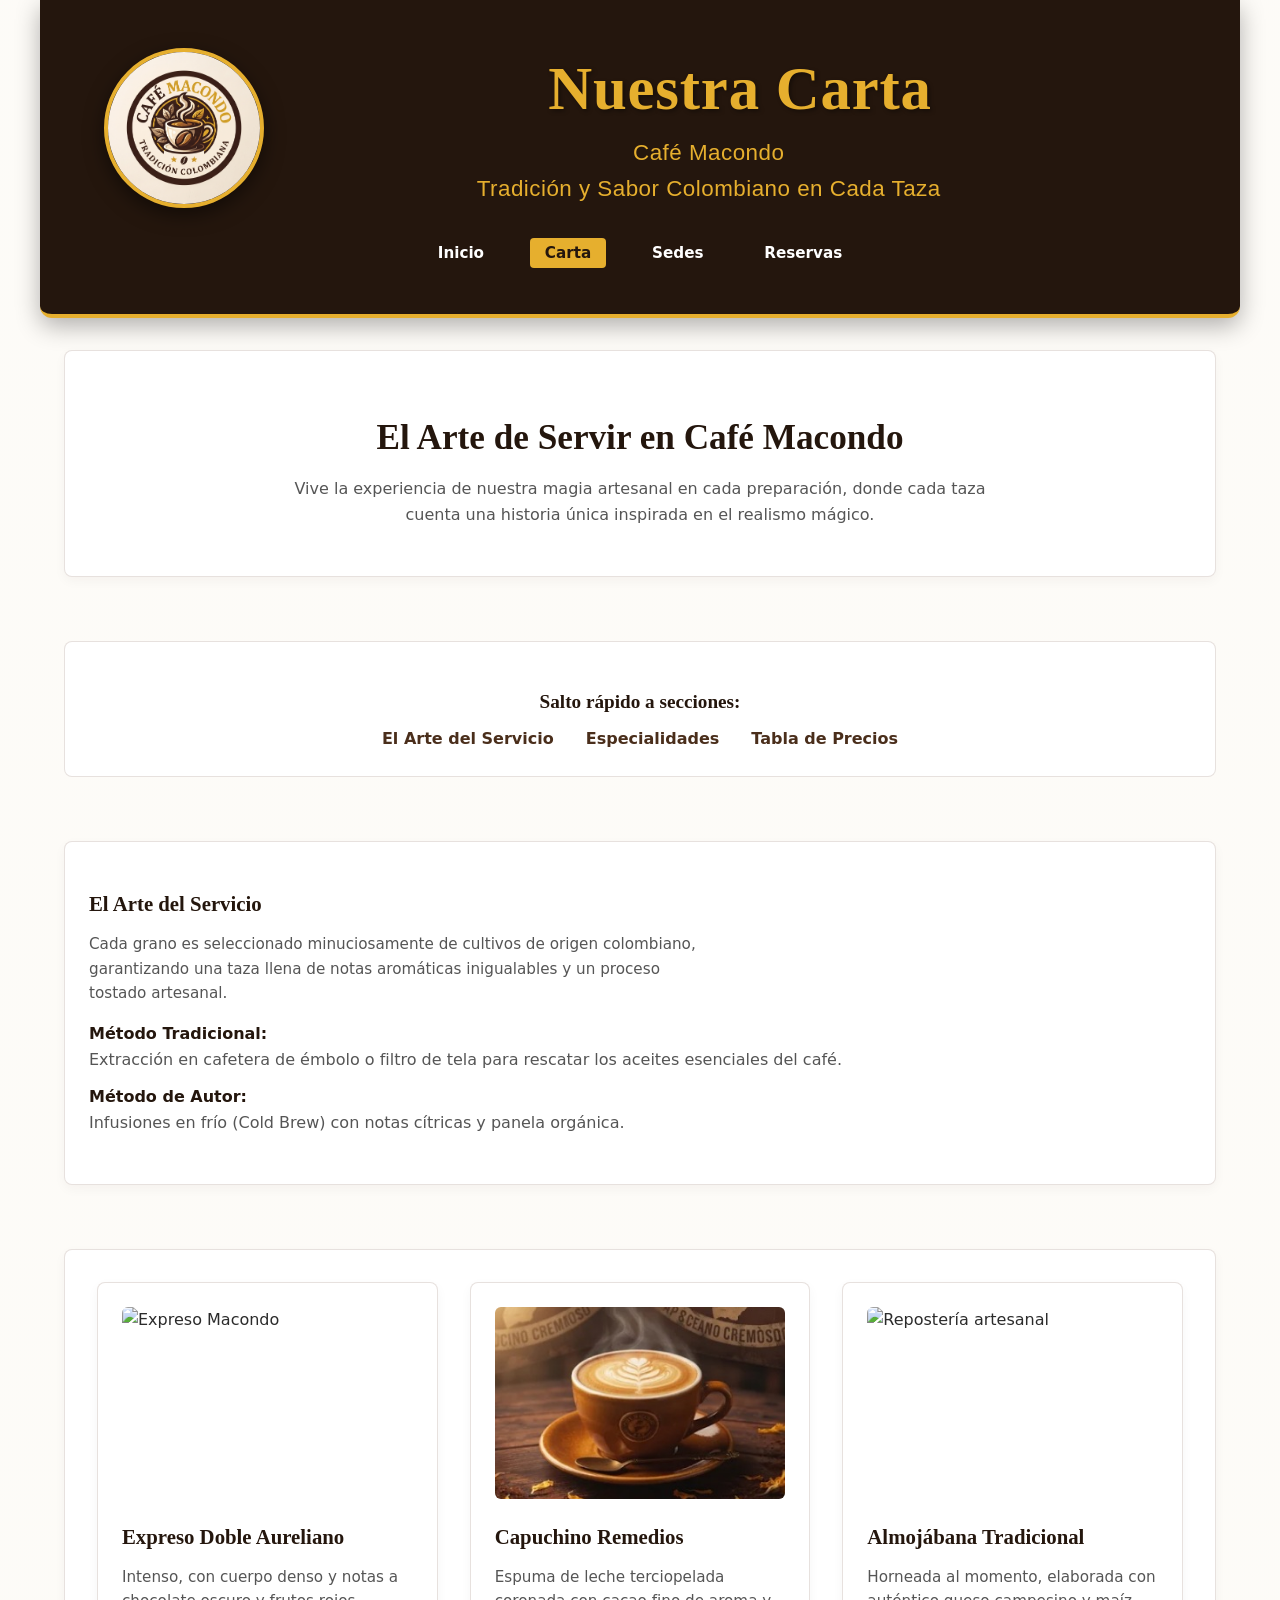
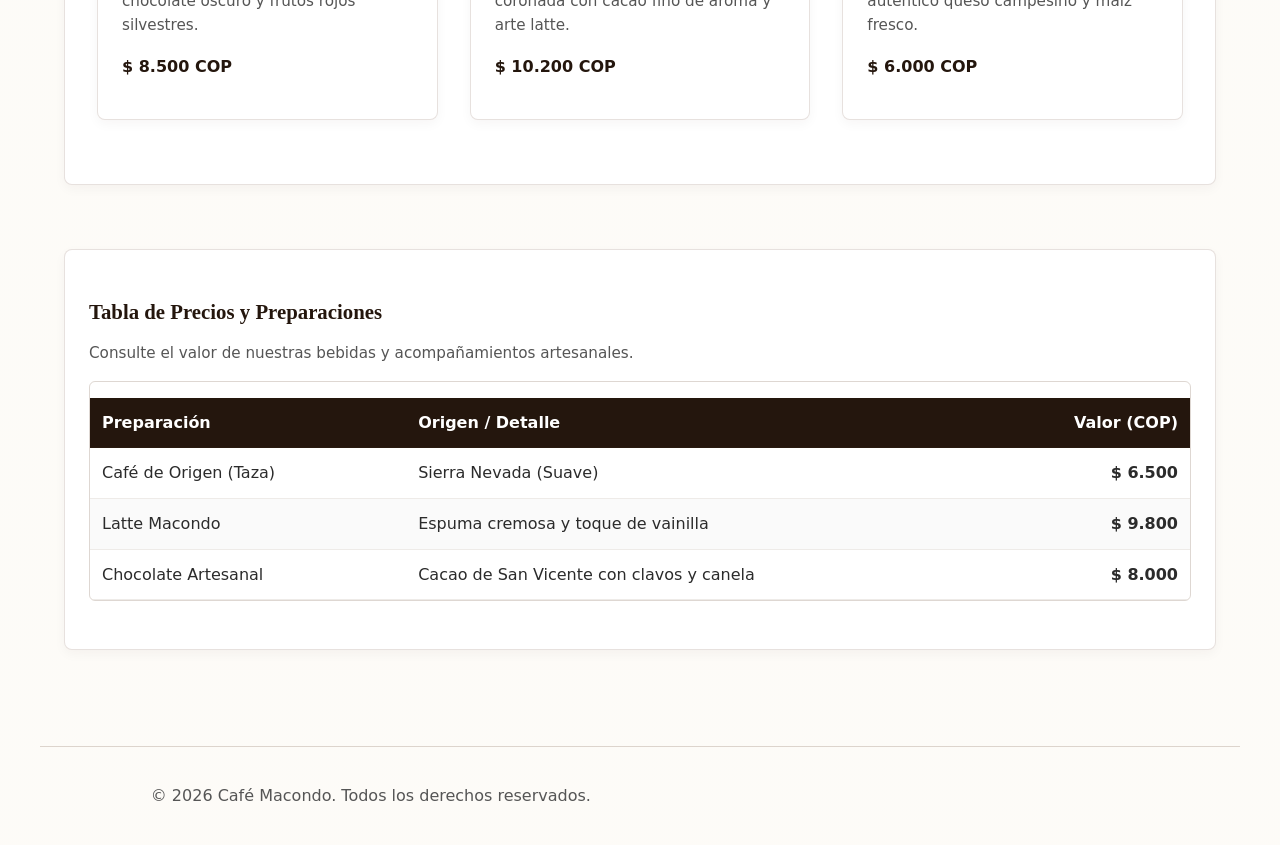
==== commit 3908d394: "centrar titulos" ====
--- a/carta.html
+++ b/carta.html
@@ -3,7 +3,7 @@
 <head>
     <meta charset="UTF-8">
     <meta name="viewport" content="width=device-width, initial-scale=1.0">
-    <title>Café Macondo — Carta</title>
+    <title>Café Macondo — Nuestra Carta</title>
     <link rel="stylesheet" href="css/base.css">
     <link rel="stylesheet" href="css/tipografia.css">
     <link rel="stylesheet" href="css/cajas.css">
@@ -31,90 +31,88 @@
     </header>
 
     <main class="main-container">
-        <!-- ÍNDICE CON ANCLAS INTERNAS (Requerimiento RF-01.4) -->
+        <!-- INTRODUCCIÓN CENTRADA DE LA CARTA -->
+        <section class="section-intro">
+            <h2 class="section-title">El Arte de Servir en Café Macondo</h2>
+            <p>Vive la experiencia de nuestra magia artesanal en cada preparación, donde cada taza cuenta una historia única inspirada en el realismo mágico.</p>
+        </section>
+
+        <!-- ÍNDICE DE NAVEGACIÓN RÁPIDA (Anclas internas centradas) -->
         <nav class="carta-indice" aria-label="Índice de la carta">
-            <h2 class="carta-indice__title">Salto rápido a secciones:</h2>
+            <h3 class="carta-indice__title">Salto rápido a secciones:</h3>
             <ul class="carta-indice__list">
-                <li><a href="#video-arte">El Arte del Servicio</a></li>
+                <li><a href="#servicio">El Arte del Servicio</a></li>
                 <li><a href="#especialidades">Especialidades</a></li>
-                <li><a href="#tabla-precios">Tabla de Precios</a></li>
+                <li><a href="#precios">Tabla de Precios</a></li>
             </ul>
         </nav>
 
-        <!-- SECCIÓN DE VIDEO DEL SERVICIO -->
-        <section id="video-arte" class="video-section">
-            <h2 class="section-title">El Arte de Servir en Café Macondo</h2>
-            <p class="section-desc">
-                Vive la experiencia de nuestra magia artesanal en cada preparación, donde cada taza cuenta una historia única inspirada en el realismo mágico.
-            </p>
-
-            <div class="video-container">
-                <video controls class="video-element" poster="imagenes/banner-macondo.jpg">
-                    <source src="videos/servicio-cafe.mp4" type="video/mp4">
-                    Tu navegador no soporta la reproducción de video.
-                </video>
-            </div>
+        <!-- SECCIÓN 1: EL ARTE DEL SERVICIO -->
+        <section id="servicio" class="product-card">
+            <h3 class="product-card__title">El Arte del Servicio</h3>
+            <p class="product-card__desc">Cada grano es seleccionado minuciosamente de cultivos de origen colombiano, garantizando una taza llena de notas aromáticas inigualables y un proceso tostado artesanal.</p>
+            
+            <dl>
+                <dt>Método Tradicional:</dt>
+                <dd>Extracción en cafetera de émbolo o filtro de tela para rescatar los aceites esenciales del café.</dd>
+                <dt>Método de Autor:</dt>
+                <dd>Infusiones en frío (Cold Brew) con notas cítricas y panela orgánica.</dd>
+            </dl>
         </section>
 
-        <!-- SECCIÓN DE BEBIDAS Y PRODUCTOS -->
-        <section id="especialidades" class="menu-section">
-            <h2 class="section-title">Nuestras Especialidades</h2>
-            <p class="section-desc">Descubre la selección completa de cafés de origen y métodos de extracción artesanales.</p>
-            
-            <div class="card-grid">
-                <article class="product-card">
-                    <img src="imagenes/cafe-espreso.jpg" alt="Taza de café espresso Macondo" class="product-card__img">
-                    <h3 class="product-card__title">Espresso Macondo</h3>
-                    <p class="product-card__desc">Extracción concentrada con cuerpo sedoso, acidez brillante y notas a panela y chocolate negro.</p>
-                    <p class="product-card__price">$ 5.500 COP</p>
-                </article>
+        <!-- SECCIÓN 2: ESPECIALIDADES (Tarjetas en Grid) -->
+        <section id="especialidades" class="card-grid">
+            <article class="product-card">
+                <img src="imagenes/cafe-expreso.jpg" alt="Expreso Macondo" class="product-card__img">
+                <h3 class="product-card__title">Expreso Doble Aureliano</h3>
+                <p class="product-card__desc">Intenso, con cuerpo denso y notas a chocolate oscuro y frutos rojos silvestres.</p>
+                <p class="product-card__price">$ 8.500 COP</p>
+            </article>
 
-                <article class="product-card">
-                    <img src="imagenes/Filtrado-V60.jpg" alt="Método de filtrado artesanal V60" class="product-card__img">
-                    <h3 class="product-card__title">Experiencia Filtrado V60</h3>
-                    <p class="product-card__desc">Método de goteo manual que resalta la claridad aromática, con notas florales y frutas cítricas.</p>
-                    <p class="product-card__price">$ 35.000 COP</p>
-                </article>
+            <article class="product-card">
+                <img src="imagenes/cafe-capuchino.jpg" alt="Capuchino Remedios" class="product-card__img">
+                <h3 class="product-card__title">Capuchino Remedios</h3>
+                <p class="product-card__desc">Espuma de leche terciopelada coronada con cacao fino de aroma y arte latte.</p>
+                <p class="product-card__price">$ 10.200 COP</p>
+            </article>
 
-                <article class="product-card">
-                    <img src="imagenes/cafe-capuchino.jpg" alt="Cappuccino artesanal" class="product-card__img">
-                    <h3 class="product-card__title">Cappuccino Cremoso</h3>
-                    <p class="product-card__desc">Espresso doble combinado con leche texturizada al punto exacto de microespuma aterciopelada.</p>
-                    <p class="product-card__price">$ 7.500 COP</p>
-                </article>
-            </div>
+            <article class="product-card">
+                <img src="imagenes/postre-macondo.jpg" alt="Repostería artesanal" class="product-card__img">
+                <h3 class="product-card__title">Almojábana Tradicional</h3>
+                <p class="product-card__desc">Horneada al momento, elaborada con auténtico queso campesino y maíz fresco.</p>
+                <p class="product-card__price">$ 6.000 COP</p>
+            </article>
         </section>
 
-        <!-- TABLA DE PRECIOS SEMÁNTICA (Requerimiento RF-02.1) -->
-        <section id="tabla-precios" class="table-section">
-            <h2 class="section-title">Lista de Precios Oficial</h2>
-            <p class="section-desc">Consulta los valores detallados de nuestras bebidas y métodos de preparación.</p>
+        <!-- SECCIÓN 3: TABLA DE PRECIOS -->
+        <section id="precios" class="product-card" style="grid-column: 1 / -1;">
+            <h3 class="product-card__title">Tabla de Precios y Preparaciones</h3>
+            <p class="product-card__desc">Consulte el valor de nuestras bebidas y acompañamientos artesanales.</p>
             
-            <div class="table-container">
-                <table class="precio-table">
-                    <caption>Precios de cafés y especialidades - Café Macondo</caption>
+            <div class="table-container" style="overflow-x: auto;">
+                <table style="width: 100%; border-collapse: collapse; margin-top: 1rem;">
                     <thead>
-                        <tr>
-                            <th scope="col">Producto / Preparación</th>
-                            <th scope="col">Categoría</th>
-                            <th scope="col" class="text-right">Precio (COP)</th>
+                        <tr style="background-color: var(--color-primary); color: var(--color-white);">
+                            <th scope="col" style="padding: 0.75rem; text-align: left;">Preparación</th>
+                            <th scope="col" style="padding: 0.75rem; text-align: left;">Origen / Detalle</th>
+                            <th scope="col" style="padding: 0.75rem; text-align: right;">Valor (COP)</th>
                         </tr>
                     </thead>
                     <tbody>
-                        <tr>
-                            <th scope="row">Espresso Macondo</th>
-                            <td>Bebidas Calientes</td>
-                            <td class="text-right">$ 5.500</td>
+                        <tr style="border-bottom: 0.0625rem solid #ddd;">
+                            <td style="padding: 0.75rem;">Café de Origen (Taza)</td>
+                            <td style="padding: 0.75rem;">Sierra Nevada (Suave)</td>
+                            <td style="padding: 0.75rem; text-align: right; font-weight: 600;">$ 6.500</td>
                         </tr>
-                        <tr>
-                            <th scope="row">Experiencia Filtrado V60</th>
-                            <td>Métodos Artesanales</td>
-                            <td class="text-right">$ 35.000</td>
+                        <tr style="border-bottom: 0.0625rem solid #ddd; background-color: rgba(0,0,0,0.02);">
+                            <td style="padding: 0.75rem;">Latte Macondo</td>
+                            <td style="padding: 0.75rem;">Espuma cremosa y toque de vainilla</td>
+                            <td style="padding: 0.75rem; text-align: right; font-weight: 600;">$ 9.800</td>
                         </tr>
-                        <tr>
-                            <th scope="row">Cappuccino Cremoso</th>
-                            <td>Bebidas con Leche</td>
-                            <td class="text-right">$ 7.500</td>
+                        <tr style="border-bottom: 0.0625rem solid #ddd;">
+                            <td style="padding: 0.75rem;">Chocolate Artesanal</td>
+                            <td style="padding: 0.75rem;">Cacao de San Vicente con clavos y canela</td>
+                            <td style="padding: 0.75rem; text-align: right; font-weight: 600;">$ 8.000</td>
                         </tr>
                     </tbody>
                 </table>
--- a/css/componentes.css
+++ b/css/componentes.css
@@ -24,7 +24,7 @@
 .header__text-container {
     display: grid;
     align-content: center;
-    text-align: center; /* <-- Textos centrados al lado del logo */
+    text-align: center;
 }
 
 /* Logo elegante y grande (10rem) */
@@ -109,27 +109,32 @@
     display: block;
 }
 
-/* --- SECCIÓN DE INTRODUCCIÓN DE RESERVAS (CENTRADA) --- */
+/* --- CLASE GLOBAL PARA CENTRAR SECCIONES E INTRODUCCIONES --- */
+.section-intro, 
+.video-section, 
 .reservas-intro {
     grid-column: 1 / -1;
-    background: var(--color-card-bg);
-    padding: 2.5rem;
-    border-radius: 0.5rem;
+    text-align: center;
     margin-bottom: 2rem;
-    border: 0.0625rem solid rgba(92, 58, 33, 0.15);
-    text-align: center;
-}
-
-.reservas-intro .section-title {
+}
+
+.section-intro h2,
+.section-intro .section-title {
+    text-align: center;
     font-family: Georgia, serif;
     font-size: 2.2rem;
     color: var(--color-primary);
     margin-bottom: 1rem;
 }
 
+.section-intro p,
+.video-section p,
+.video-section .section-desc,
 .reservas-intro .section-desc {
-    max-width: 50rem;
-    margin: 0 auto;
+    text-align: center; /* <-- Fuerza el centrado absoluto del párrafo */
+    max-width: 45rem;
+    margin-left: auto;
+    margin-right: auto;
     color: var(--color-text-light);
     line-height: 1.6;
 }
@@ -300,12 +305,6 @@
 }
 
 /* --- VIDEOS --- */
-.video-section {
-    grid-column: 1 / -1;
-    margin-bottom: 3rem;
-    text-align: center;
-}
-
 .video-container {
     max-width: 50rem;
     margin: 0 auto;
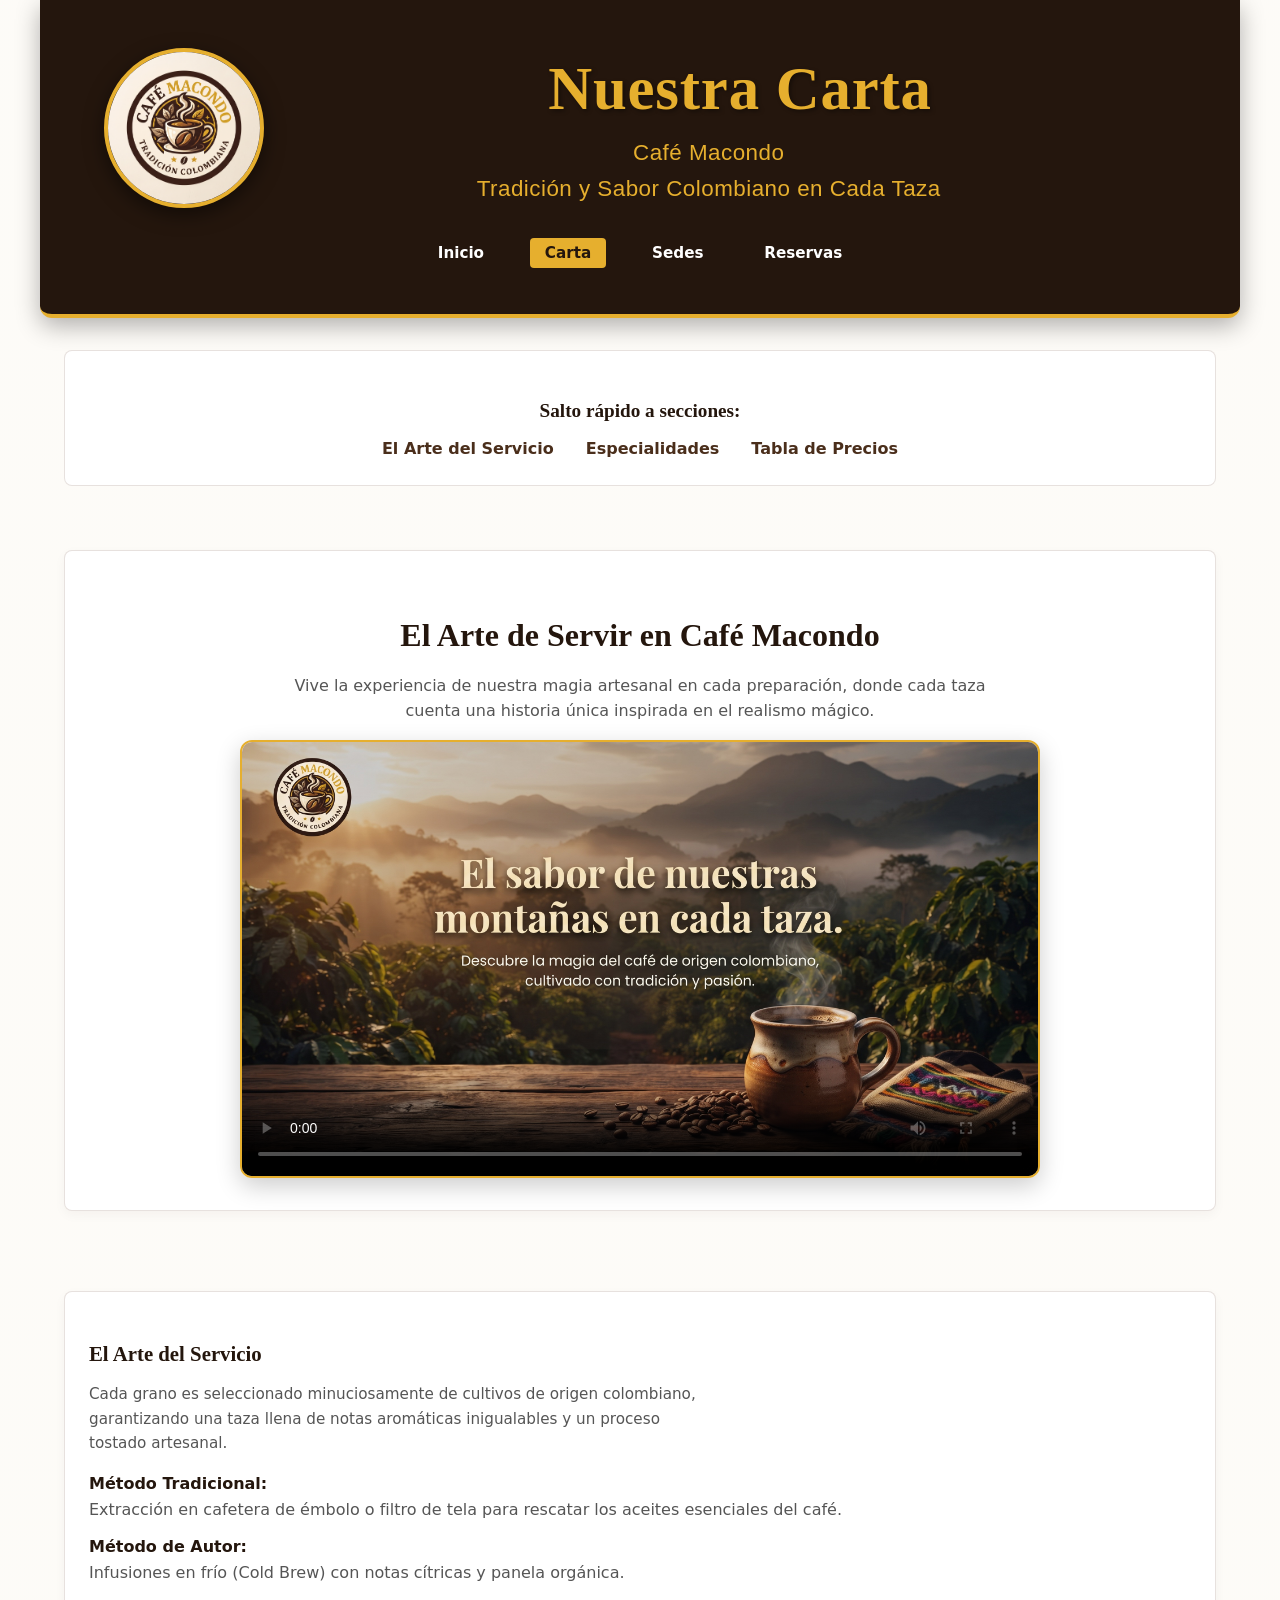
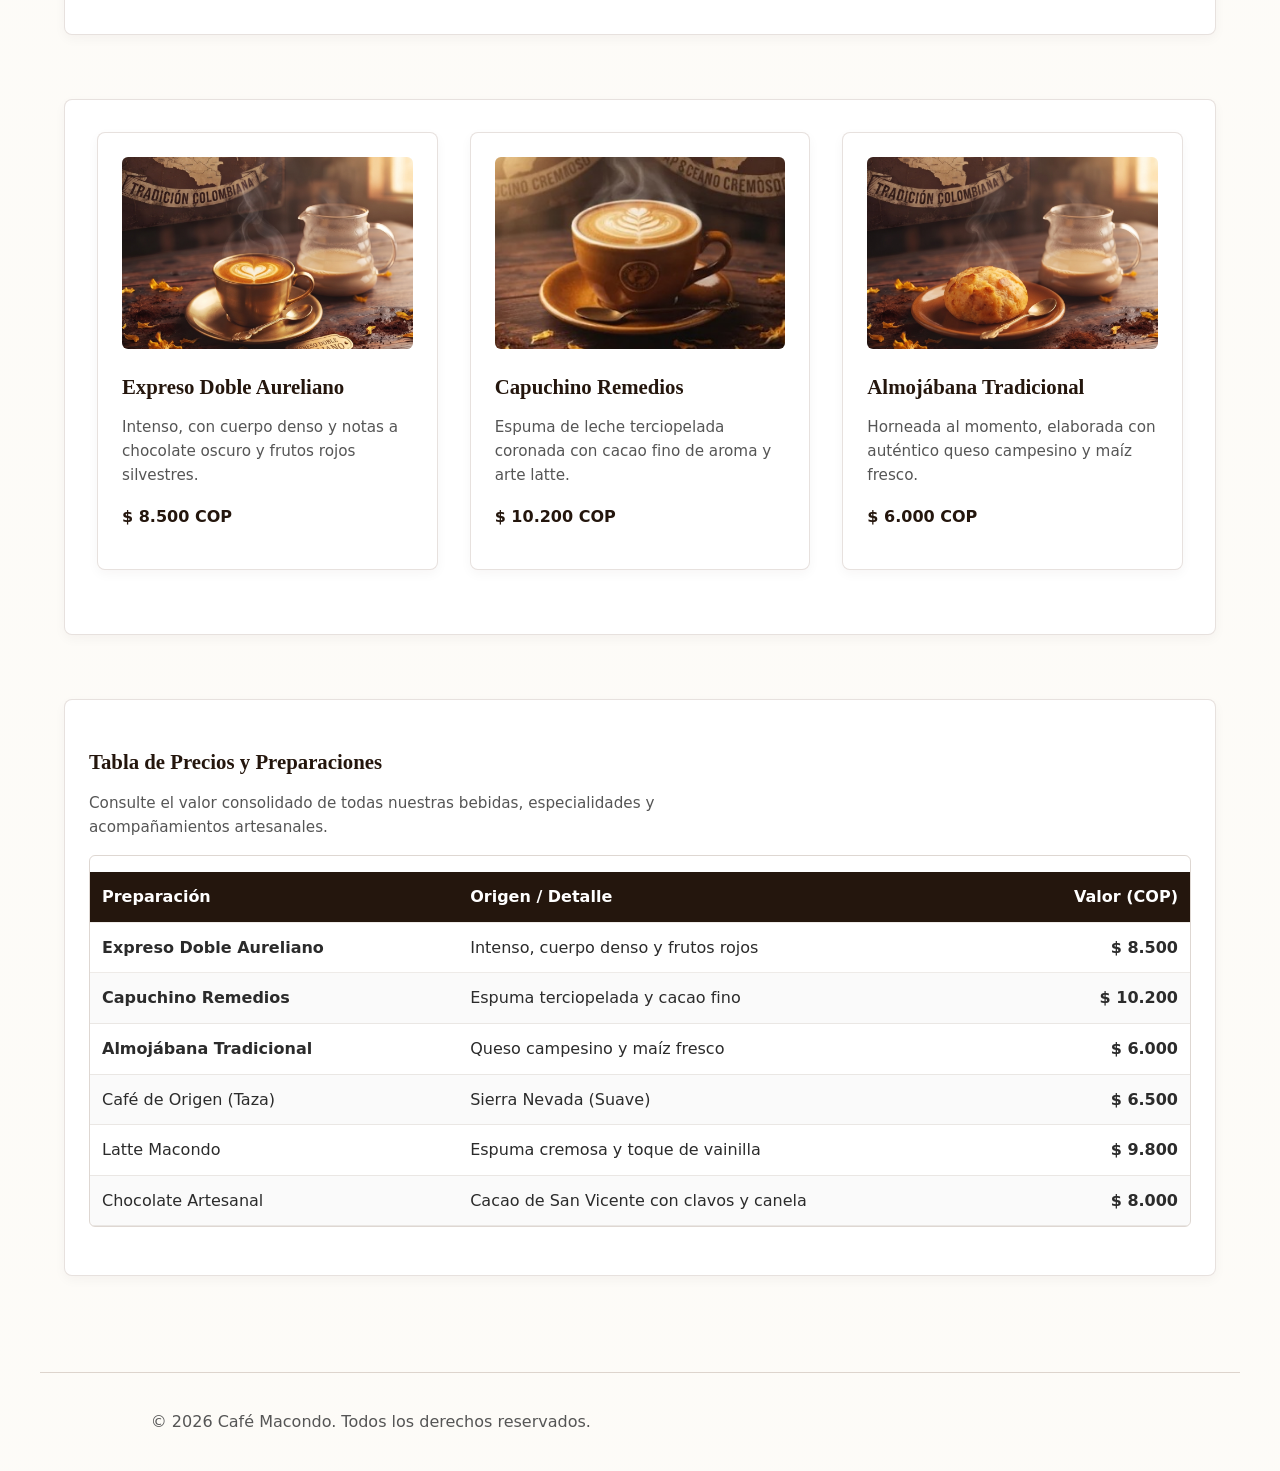
==== commit d14bbe74: "actualizacion videos" ====
--- a/carta.html
+++ b/carta.html
@@ -31,11 +31,7 @@
     </header>
 
     <main class="main-container">
-        <!-- INTRODUCCIÓN CENTRADA DE LA CARTA -->
-        <section class="section-intro">
-            <h2 class="section-title">El Arte de Servir en Café Macondo</h2>
-            <p>Vive la experiencia de nuestra magia artesanal en cada preparación, donde cada taza cuenta una historia única inspirada en el realismo mágico.</p>
-        </section>
+
 
         <!-- ÍNDICE DE NAVEGACIÓN RÁPIDA (Anclas internas centradas) -->
         <nav class="carta-indice" aria-label="Índice de la carta">
@@ -46,6 +42,20 @@
                 <li><a href="#precios">Tabla de Precios</a></li>
             </ul>
         </nav>
+
+        <!-- INTRODUCCIÓN Y VIDEO PROMOCIONAL CENTRADO -->
+        <section class="video-section">
+            <h2 class="section-title">El Arte de Servir en Café Macondo</h2>
+            <p class="section-desc">Vive la experiencia de nuestra magia artesanal en cada preparación, donde cada taza cuenta una historia única inspirada en el realismo mágico.</p>
+            
+            <div class="video-container">
+                <video controls class="video-element" poster="imagenes/banner-macondo.jpg">
+                    <source src="videos/experiencia-cafe.mp4" type="video/mp4">
+                    Tu navegador no soporta la reproducción de video.
+                </video>
+            </div>
+        </section>
+
 
         <!-- SECCIÓN 1: EL ARTE DEL SERVICIO -->
         <section id="servicio" class="product-card">
@@ -63,7 +73,7 @@
         <!-- SECCIÓN 2: ESPECIALIDADES (Tarjetas en Grid) -->
         <section id="especialidades" class="card-grid">
             <article class="product-card">
-                <img src="imagenes/cafe-expreso.jpg" alt="Expreso Macondo" class="product-card__img">
+                <img src="imagenes/Expreso-Doble-Aureliano.jpg" alt="Expreso Macondo" class="product-card__img">
                 <h3 class="product-card__title">Expreso Doble Aureliano</h3>
                 <p class="product-card__desc">Intenso, con cuerpo denso y notas a chocolate oscuro y frutos rojos silvestres.</p>
                 <p class="product-card__price">$ 8.500 COP</p>
@@ -77,17 +87,17 @@
             </article>
 
             <article class="product-card">
-                <img src="imagenes/postre-macondo.jpg" alt="Repostería artesanal" class="product-card__img">
+                <img src="imagenes/Almojábana-Tradicional.jpg" alt="Repostería artesanal" class="product-card__img">
                 <h3 class="product-card__title">Almojábana Tradicional</h3>
                 <p class="product-card__desc">Horneada al momento, elaborada con auténtico queso campesino y maíz fresco.</p>
                 <p class="product-card__price">$ 6.000 COP</p>
             </article>
         </section>
 
-        <!-- SECCIÓN 3: TABLA DE PRECIOS -->
+        <!-- SECCIÓN 3: TABLA DE PRECIOS COMPLETA -->
         <section id="precios" class="product-card" style="grid-column: 1 / -1;">
             <h3 class="product-card__title">Tabla de Precios y Preparaciones</h3>
-            <p class="product-card__desc">Consulte el valor de nuestras bebidas y acompañamientos artesanales.</p>
+            <p class="product-card__desc">Consulte el valor consolidado de todas nuestras bebidas, especialidades y acompañamientos artesanales.</p>
             
             <div class="table-container" style="overflow-x: auto;">
                 <table style="width: 100%; border-collapse: collapse; margin-top: 1rem;">
@@ -99,17 +109,34 @@
                         </tr>
                     </thead>
                     <tbody>
+                        <!-- Productos de las tarjetas superiores -->
                         <tr style="border-bottom: 0.0625rem solid #ddd;">
+                            <td style="padding: 0.75rem; font-weight: 600;">Expreso Doble Aureliano</td>
+                            <td style="padding: 0.75rem;">Intenso, cuerpo denso y frutos rojos</td>
+                            <td style="padding: 0.75rem; text-align: right; font-weight: 600;">$ 8.500</td>
+                        </tr>
+                        <tr style="border-bottom: 0.0625rem solid #ddd; background-color: rgba(0,0,0,0.02);">
+                            <td style="padding: 0.75rem; font-weight: 600;">Capuchino Remedios</td>
+                            <td style="padding: 0.75rem;">Espuma terciopelada y cacao fino</td>
+                            <td style="padding: 0.75rem; text-align: right; font-weight: 600;">$ 10.200</td>
+                        </tr>
+                        <tr style="border-bottom: 0.0625rem solid #ddd;">
+                            <td style="padding: 0.75rem; font-weight: 600;">Almojábana Tradicional</td>
+                            <td style="padding: 0.75rem;">Queso campesino y maíz fresco</td>
+                            <td style="padding: 0.75rem; text-align: right; font-weight: 600;">$ 6.000</td>
+                        </tr>
+                        <!-- Bebidas adicionales de la tabla anterior -->
+                        <tr style="border-bottom: 0.0625rem solid #ddd; background-color: rgba(0,0,0,0.02);">
                             <td style="padding: 0.75rem;">Café de Origen (Taza)</td>
                             <td style="padding: 0.75rem;">Sierra Nevada (Suave)</td>
                             <td style="padding: 0.75rem; text-align: right; font-weight: 600;">$ 6.500</td>
                         </tr>
-                        <tr style="border-bottom: 0.0625rem solid #ddd; background-color: rgba(0,0,0,0.02);">
+                        <tr style="border-bottom: 0.0625rem solid #ddd;">
                             <td style="padding: 0.75rem;">Latte Macondo</td>
                             <td style="padding: 0.75rem;">Espuma cremosa y toque de vainilla</td>
                             <td style="padding: 0.75rem; text-align: right; font-weight: 600;">$ 9.800</td>
                         </tr>
-                        <tr style="border-bottom: 0.0625rem solid #ddd;">
+                        <tr style="border-bottom: 0.0625rem solid #ddd; background-color: rgba(0,0,0,0.02);">
                             <td style="padding: 0.75rem;">Chocolate Artesanal</td>
                             <td style="padding: 0.75rem;">Cacao de San Vicente con clavos y canela</td>
                             <td style="padding: 0.75rem; text-align: right; font-weight: 600;">$ 8.000</td>
--- a/css/componentes.css
+++ b/css/componentes.css
@@ -114,27 +114,28 @@
 .video-section, 
 .reservas-intro {
     grid-column: 1 / -1;
-    text-align: center;
+    text-align: center !important;
     margin-bottom: 2rem;
 }
 
 .section-intro h2,
 .section-intro .section-title {
-    text-align: center;
+    text-align: center !important;
     font-family: Georgia, serif;
     font-size: 2.2rem;
     color: var(--color-primary);
     margin-bottom: 1rem;
 }
 
+/* Forzar centrado absoluto en todos los párrafos de introducción */
 .section-intro p,
 .video-section p,
 .video-section .section-desc,
 .reservas-intro .section-desc {
-    text-align: center; /* <-- Fuerza el centrado absoluto del párrafo */
+    text-align: center !important;
     max-width: 45rem;
-    margin-left: auto;
-    margin-right: auto;
+    margin-left: auto !important;
+    margin-right: auto !important;
     color: var(--color-text-light);
     line-height: 1.6;
 }
@@ -444,4 +445,29 @@
 .footer__copy, .footer__info {
     color: var(--color-text-light);
     margin: 0.25rem 0;
+}
+
+/* --- CENTRADO PERFECTO PARA SECCIONES DE VIDEO E INTRODUCCIONES --- */
+.video-section {
+    grid-column: 1 / -1;
+    text-align: center !important;
+    margin-bottom: 3rem;
+}
+
+.video-section .section-title,
+.video-section h2 {
+    text-align: center !important;
+    font-family: Georgia, serif;
+    color: var(--color-primary);
+    margin-bottom: 1rem;
+}
+
+.video-section .section-desc,
+.video-section p {
+    text-align: center !important;
+    max-width: 45rem;
+    margin-left: auto !important;
+    margin-right: auto !important;
+    color: var(--color-text-light);
+    line-height: 1.6;
 }
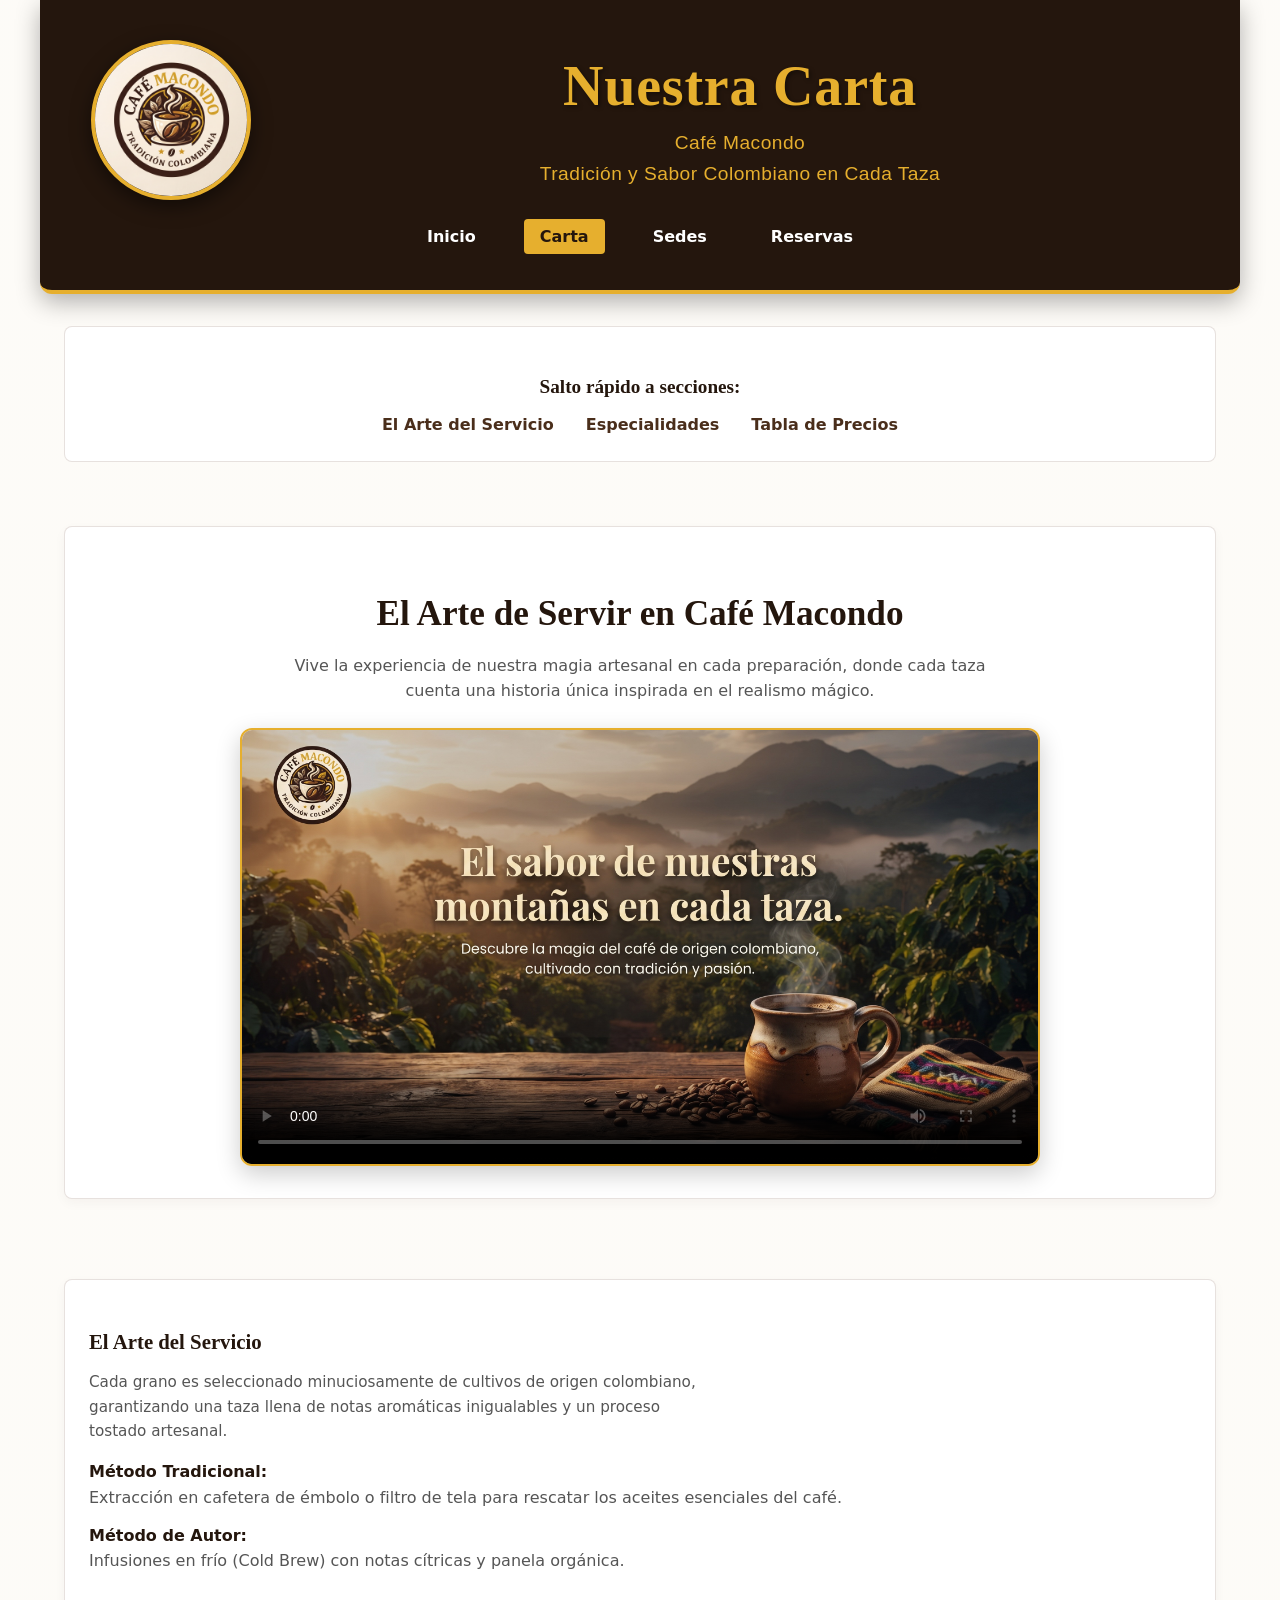
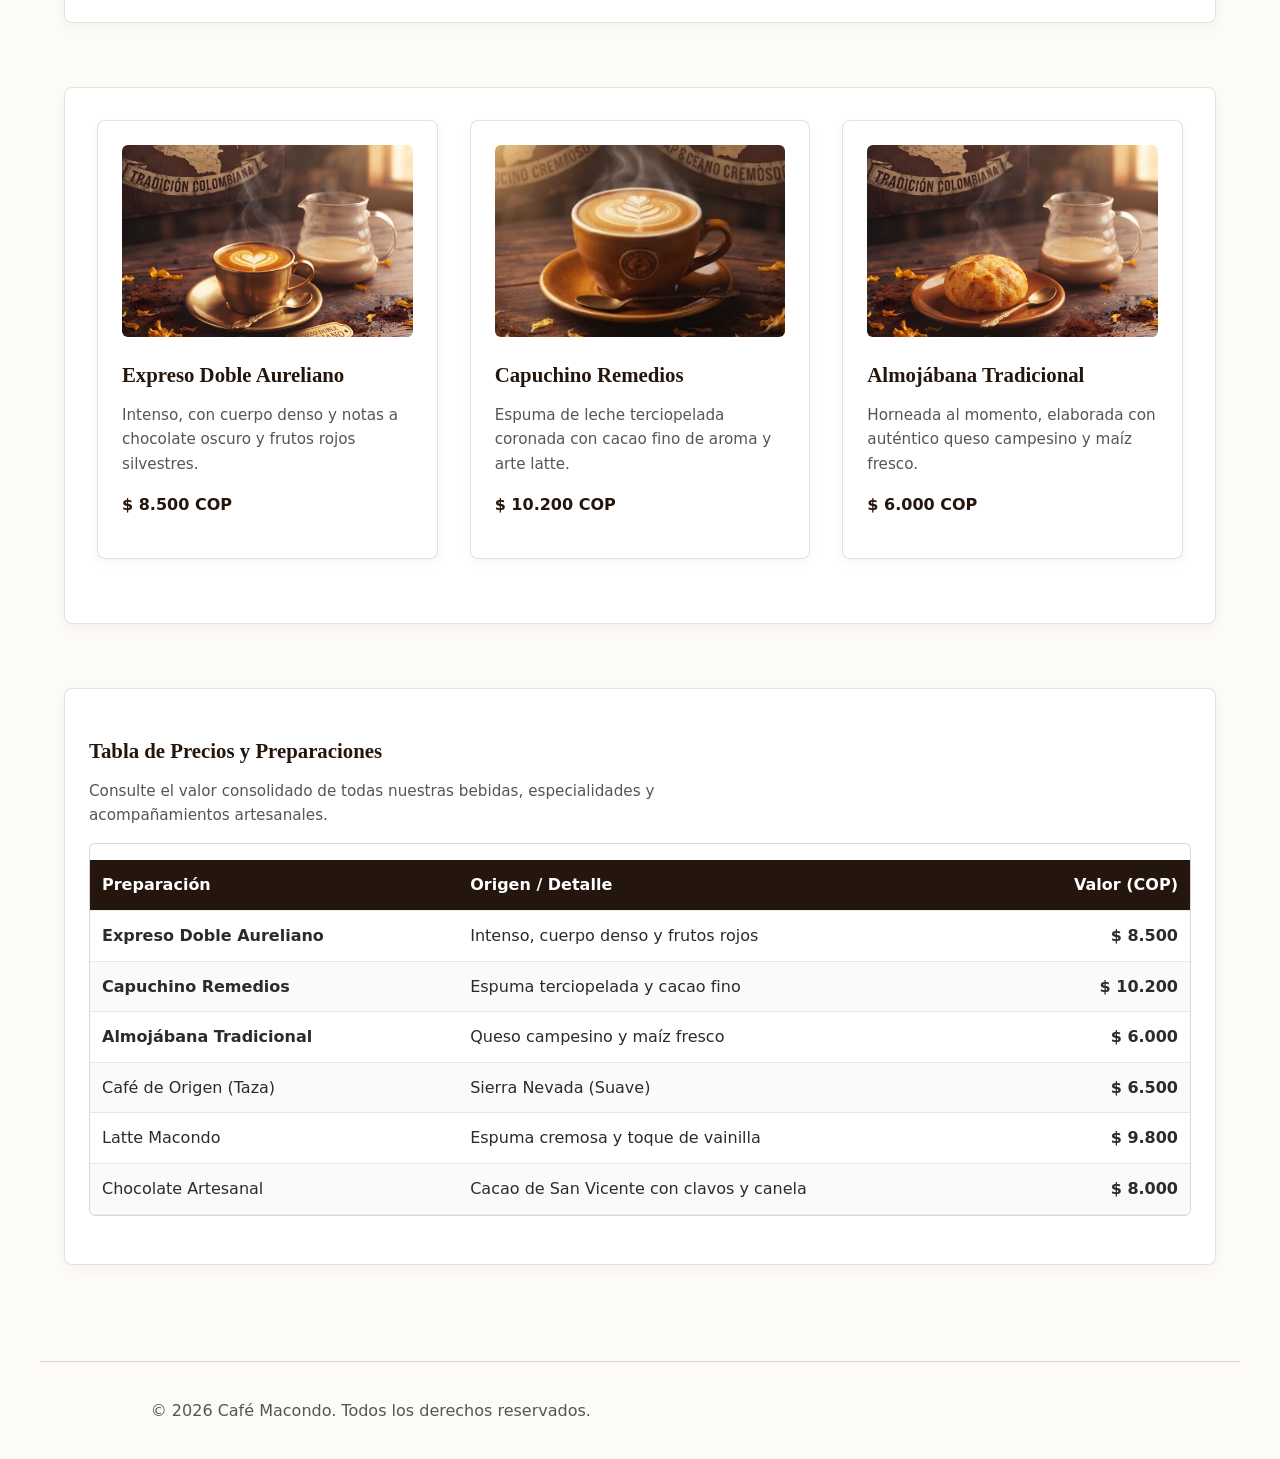
==== commit af6d6904: "adecuacion" ====
--- a/carta.html
+++ b/carta.html
@@ -73,7 +73,7 @@
         <!-- SECCIÓN 2: ESPECIALIDADES (Tarjetas en Grid) -->
         <section id="especialidades" class="card-grid">
             <article class="product-card">
-                <img src="imagenes/Expreso-Doble-Aureliano.jpg" alt="Expreso Macondo" class="product-card__img">
+                <img src="imagenes/Expreso-Doble-Aureliano.jpg" alt="Expreso Doble Aureliano" class="product-card__img">
                 <h3 class="product-card__title">Expreso Doble Aureliano</h3>
                 <p class="product-card__desc">Intenso, con cuerpo denso y notas a chocolate oscuro y frutos rojos silvestres.</p>
                 <p class="product-card__price">$ 8.500 COP</p>
@@ -87,7 +87,7 @@
             </article>
 
             <article class="product-card">
-                <img src="imagenes/Almojábana-Tradicional.jpg" alt="Repostería artesanal" class="product-card__img">
+                <img src="imagenes/Almojábana-Tradicional.jpg" alt="Almojábana Tradicional" class="product-card__img">
                 <h3 class="product-card__title">Almojábana Tradicional</h3>
                 <p class="product-card__desc">Horneada al momento, elaborada con auténtico queso campesino y maíz fresco.</p>
                 <p class="product-card__price">$ 6.000 COP</p>
--- a/css/componentes.css
+++ b/css/componentes.css
@@ -4,30 +4,30 @@
 header.header {
     background-color: var(--color-primary);
     color: var(--color-white);
-    padding: 3rem 5%;
+    padding: 2.5rem 4%;
     margin-bottom: 2rem;
     border-bottom: 0.25rem solid var(--color-accent);
     border-radius: 0 0 0.75rem 0.75rem;
     box-shadow: 0 0.5rem 1.5rem rgba(0,0,0,0.3);
 }
 
-/* Distribución del logo y textos en la cabecera usando Grid */
+/* Distribución de dos columnas: Logo a la izquierda, textos a la derecha */
 .header__grid {
     display: grid;
     grid-template-columns: auto 1fr;
     align-items: center;
     gap: 2.5rem;
-    margin-bottom: 2rem;
-}
-
-/* Contenedor de los textos completamente centrado */
+    margin-bottom: 1.5rem;
+}
+
+/* Contenedor de los textos perfectamente centrado */
 .header__text-container {
     display: grid;
-    align-content: center;
-    text-align: center;
-}
-
-/* Logo elegante y grande (10rem) */
+    justify-items: center;
+    text-align: center;
+}
+
+/* Logo grande y elegante (10rem) */
 .header__logo {
     width: 10rem;
     height: 10rem;
@@ -38,32 +38,32 @@
     display: block;
 }
 
-/* Títulos con color amarillo institucional y fuente Georgia */
+/* Títulos principales grandes y llamativos */
 .header__title {
     font-family: Georgia, serif;
-    font-size: 3.8rem;
-    color: var(--color-accent);
-    margin: 0 0 0.4rem 0;
+    font-size: 3.5rem;
+    color: var(--color-accent);
+    margin: 0 0 0.3rem 0;
     letter-spacing: 0.05rem;
     text-shadow: 0.125rem 0.125rem 0.25rem rgba(0,0,0,0.4);
 }
 
 .header__subtitle {
     font-family: 'Segoe UI', sans-serif;
-    font-size: 1.4rem;
+    font-size: 1.2rem;
     color: var(--color-accent);
     margin: 0;
     font-weight: 300;
     letter-spacing: 0.03rem;
 }
 
-/* Menú de navegación PRINCIPAL centrado usando Grid */
+/* Menú de navegación PRINCIPAL centrado usando Flexbox */
 .nav__list {
     list-style: none;
     padding: 0;
     margin: 1.5rem 0 0 0;
-    display: grid;
-    grid-auto-flow: column;
+    display: flex;
+    flex-wrap: wrap;
     justify-content: center;
     gap: 2rem;
 }
@@ -72,9 +72,9 @@
     color: var(--color-white);
     text-decoration: none;
     font-weight: 600;
-    padding: 0.4rem 0.9rem;
+    padding: 0.5rem 1rem;
     border-radius: 0.25rem;
-    font-size: 0.95rem;
+    font-size: 1rem;
     transition: background-color 0.2s ease, color 0.2s ease;
 }
 
@@ -119,7 +119,9 @@
 }
 
 .section-intro h2,
-.section-intro .section-title {
+.section-intro .section-title,
+.video-section h2,
+.video-section .section-title {
     text-align: center !important;
     font-family: Georgia, serif;
     font-size: 2.2rem;
@@ -127,7 +129,6 @@
     margin-bottom: 1rem;
 }
 
-/* Forzar centrado absoluto en todos los párrafos de introducción */
 .section-intro p,
 .video-section p,
 .video-section .section-desc,
@@ -306,9 +307,15 @@
 }
 
 /* --- VIDEOS --- */
+.video-section {
+    grid-column: 1 / -1;
+    margin-bottom: 3rem;
+    text-align: center !important;
+}
+
 .video-container {
     max-width: 50rem;
-    margin: 0 auto;
+    margin: 1.5rem auto 0 auto;
     border-radius: 0.75rem;
     overflow: hidden;
     box-shadow: 0 0.5rem 1.5rem rgba(0,0,0,0.2);
@@ -445,29 +452,4 @@
 .footer__copy, .footer__info {
     color: var(--color-text-light);
     margin: 0.25rem 0;
-}
-
-/* --- CENTRADO PERFECTO PARA SECCIONES DE VIDEO E INTRODUCCIONES --- */
-.video-section {
-    grid-column: 1 / -1;
-    text-align: center !important;
-    margin-bottom: 3rem;
-}
-
-.video-section .section-title,
-.video-section h2 {
-    text-align: center !important;
-    font-family: Georgia, serif;
-    color: var(--color-primary);
-    margin-bottom: 1rem;
-}
-
-.video-section .section-desc,
-.video-section p {
-    text-align: center !important;
-    max-width: 45rem;
-    margin-left: auto !important;
-    margin-right: auto !important;
-    color: var(--color-text-light);
-    line-height: 1.6;
 }
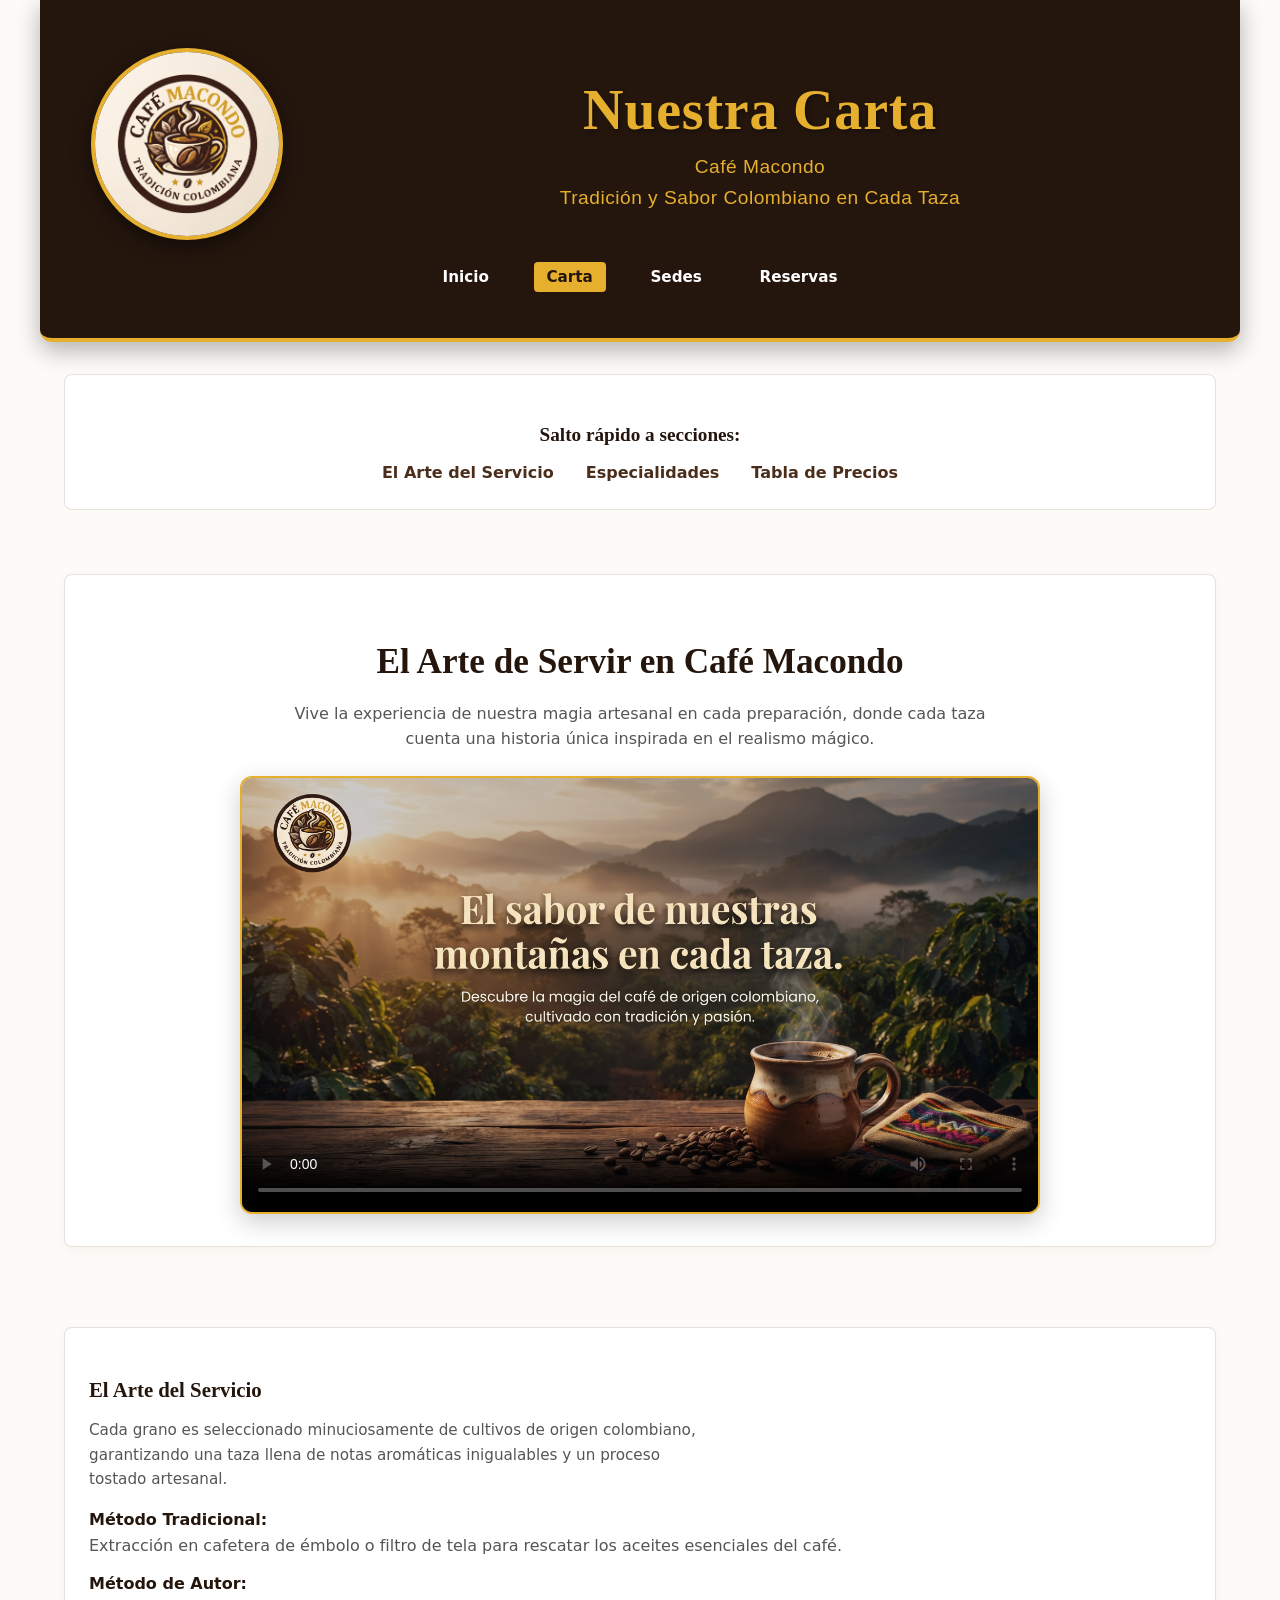
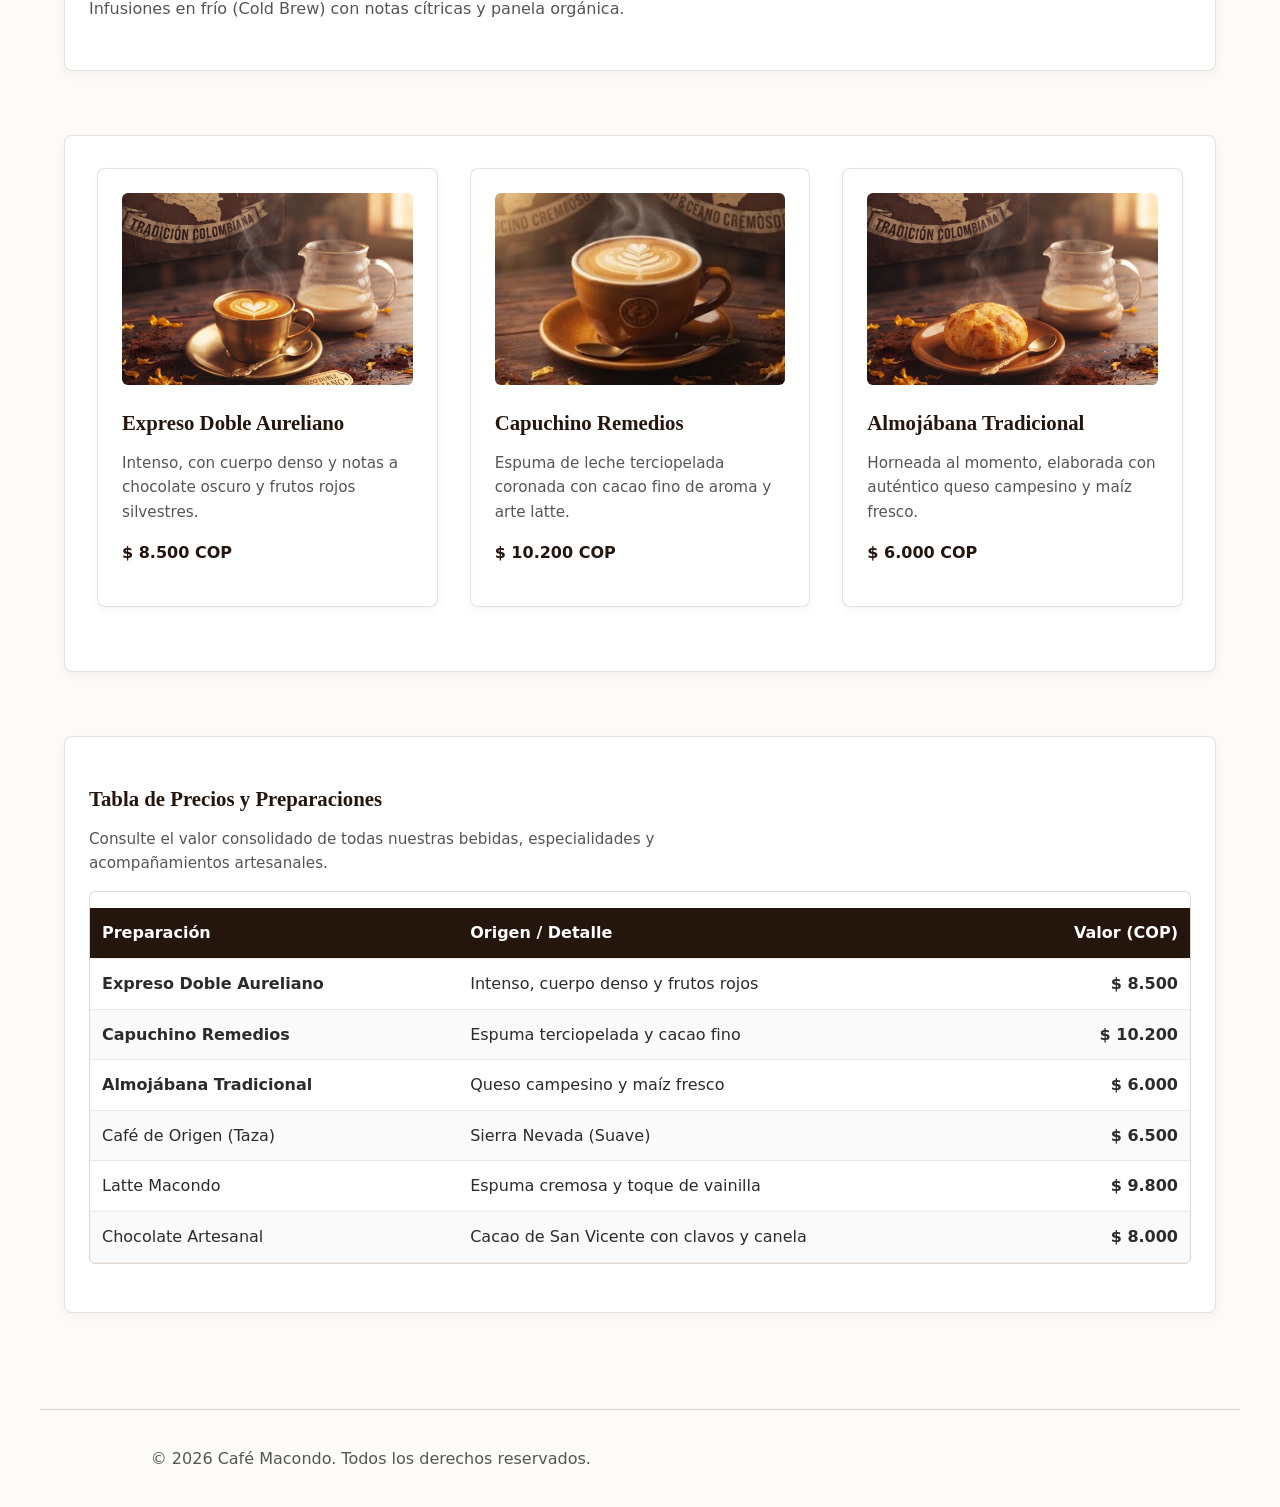
==== commit 89fee907: "videos" ====
--- a/carta.html
+++ b/carta.html
@@ -50,7 +50,7 @@
             
             <div class="video-container">
                 <video controls class="video-element" poster="imagenes/banner-macondo.jpg">
-                    <source src="videos/experiencia-cafe.mp4" type="video/mp4">
+                    <source src="videos/servicio-cafe.mp4" type="video/mp4">
                     Tu navegador no soporta la reproducción de video.
                 </video>
             </div>
--- a/css/componentes.css
+++ b/css/componentes.css
@@ -1,36 +1,38 @@
 /* --- UNIDAD 04 y 05: Componentes y Estados (hover, focus, BEM) --- */
 
-/* Cabecera y Menú de navegación */
+/* Cabecera y Menú de navegación (Enfoque Mobile-First: se apila en celulares) */
 header.header {
     background-color: var(--color-primary);
     color: var(--color-white);
-    padding: 2.5rem 4%;
+    padding: 2rem 1rem;
     margin-bottom: 2rem;
     border-bottom: 0.25rem solid var(--color-accent);
     border-radius: 0 0 0.75rem 0.75rem;
     box-shadow: 0 0.5rem 1.5rem rgba(0,0,0,0.3);
 }
 
-/* Distribución de dos columnas: Logo a la izquierda, textos a la derecha */
+/* Distribución en celulares: Una sola columna, logo arriba centrado */
 .header__grid {
     display: grid;
-    grid-template-columns: auto 1fr;
-    align-items: center;
-    gap: 2.5rem;
+    grid-template-columns: 1fr;
+    justify-items: center;
+    text-align: center;
+    gap: 1.5rem;
     margin-bottom: 1.5rem;
 }
 
-/* Contenedor de los textos perfectamente centrado */
+/* Contenedor de los textos centrado */
 .header__text-container {
     display: grid;
     justify-items: center;
     text-align: center;
-}
-
-/* Logo grande y elegante (10rem) */
+    width: 100%;
+}
+
+/* Logo adaptable para celulares (9rem) */
 .header__logo {
-    width: 10rem;
-    height: 10rem;
+    width: 9rem;
+    height: 9rem;
     border-radius: 50%;
     object-fit: cover;
     border: 0.3rem solid var(--color-accent);
@@ -38,43 +40,47 @@
     display: block;
 }
 
-/* Títulos principales grandes y llamativos */
+/* Títulos optimizados para celulares */
 .header__title {
     font-family: Georgia, serif;
-    font-size: 3.5rem;
+    font-size: 2.5rem;
     color: var(--color-accent);
     margin: 0 0 0.3rem 0;
     letter-spacing: 0.05rem;
     text-shadow: 0.125rem 0.125rem 0.25rem rgba(0,0,0,0.4);
+    text-align: center;
+    width: 100%;
 }
 
 .header__subtitle {
     font-family: 'Segoe UI', sans-serif;
-    font-size: 1.2rem;
+    font-size: 1.1rem;
     color: var(--color-accent);
     margin: 0;
     font-weight: 300;
     letter-spacing: 0.03rem;
-}
-
-/* Menú de navegación PRINCIPAL centrado usando Flexbox */
+    text-align: center;
+    width: 100%;
+}
+
+/* Menú de navegación adaptable en móviles */
 .nav__list {
     list-style: none;
     padding: 0;
-    margin: 1.5rem 0 0 0;
+    margin: 1rem 0 0 0;
     display: flex;
     flex-wrap: wrap;
     justify-content: center;
-    gap: 2rem;
+    gap: 1rem;
 }
 
 .nav__link {
     color: var(--color-white);
     text-decoration: none;
     font-weight: 600;
-    padding: 0.5rem 1rem;
+    padding: 0.4rem 0.8rem;
     border-radius: 0.25rem;
-    font-size: 1rem;
+    font-size: 0.95rem;
     transition: background-color 0.2s ease, color 0.2s ease;
 }
 
@@ -452,4 +458,52 @@
 .footer__copy, .footer__info {
     color: var(--color-text-light);
     margin: 0.25rem 0;
+}
+
+
+/* ===================================================================
+   PANTALLAS GRANDES / COMPUTADOR (Desde 750px / 46.875rem en adelante)
+   El logo grande (12rem) se coloca al lado izquierdo y los títulos 
+   se mantienen perfectamente centrados en su espacio.
+   =================================================================== */
+@media (min-width: 46.875rem) {
+    header.header {
+        padding: 3rem 4%;
+    }
+
+    .header__grid {
+        grid-template-columns: auto 1fr;
+        align-items: center;
+        gap: 3rem;
+    }
+
+    .header__text-container {
+        display: grid;
+        justify-items: center; /* Centra perfectamente los títulos en horizontal */
+        text-align: center;    /* Asegura que el texto interno esté centrado */
+        width: 100%;
+    }
+
+    .header__logo {
+        width: 12rem;
+        height: 12rem;
+    }
+
+    .header__title {
+        font-size: 3.5rem;
+        text-align: center;
+        width: 100%;
+    }
+
+    .header__subtitle {
+        font-size: 1.2rem;
+        text-align: center;
+        width: 100%;
+    }
+
+    .nav__list {
+        display: flex;
+        justify-content: center;
+        gap: 2rem;
+    }
 }
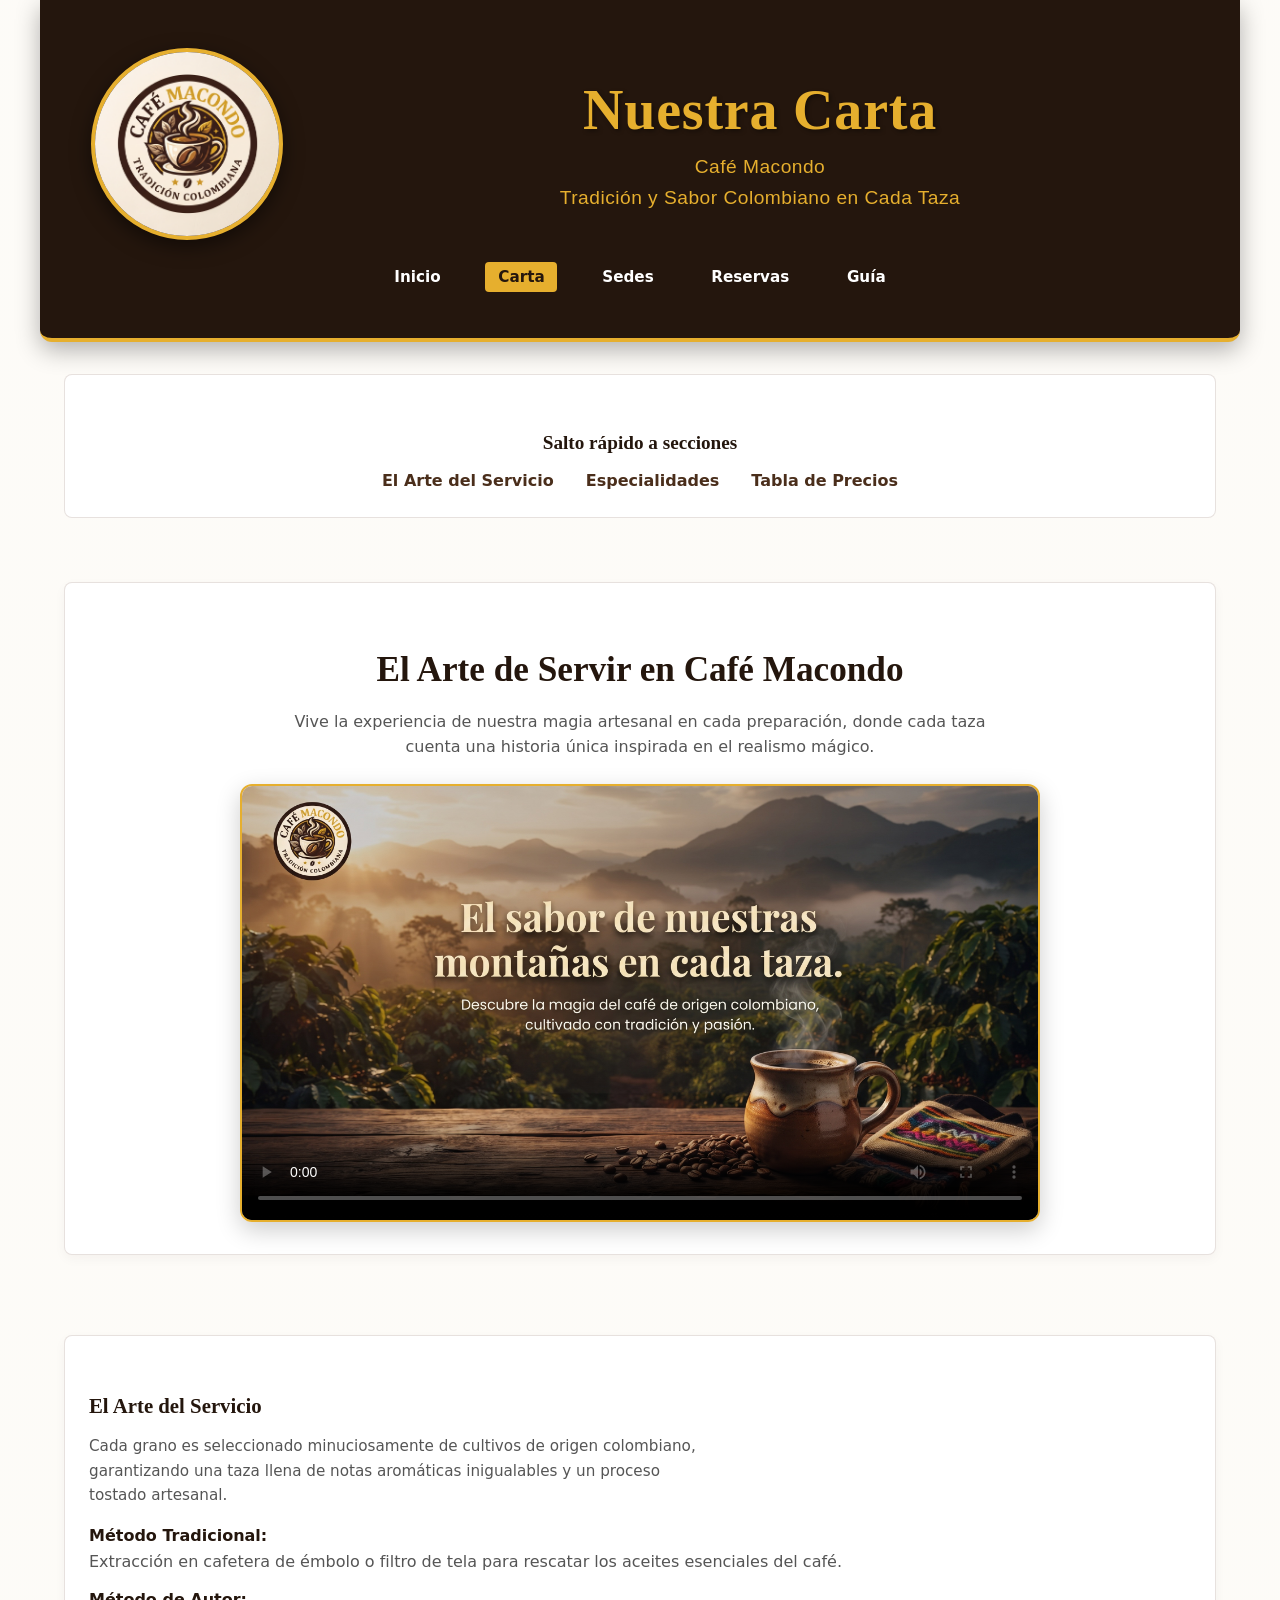
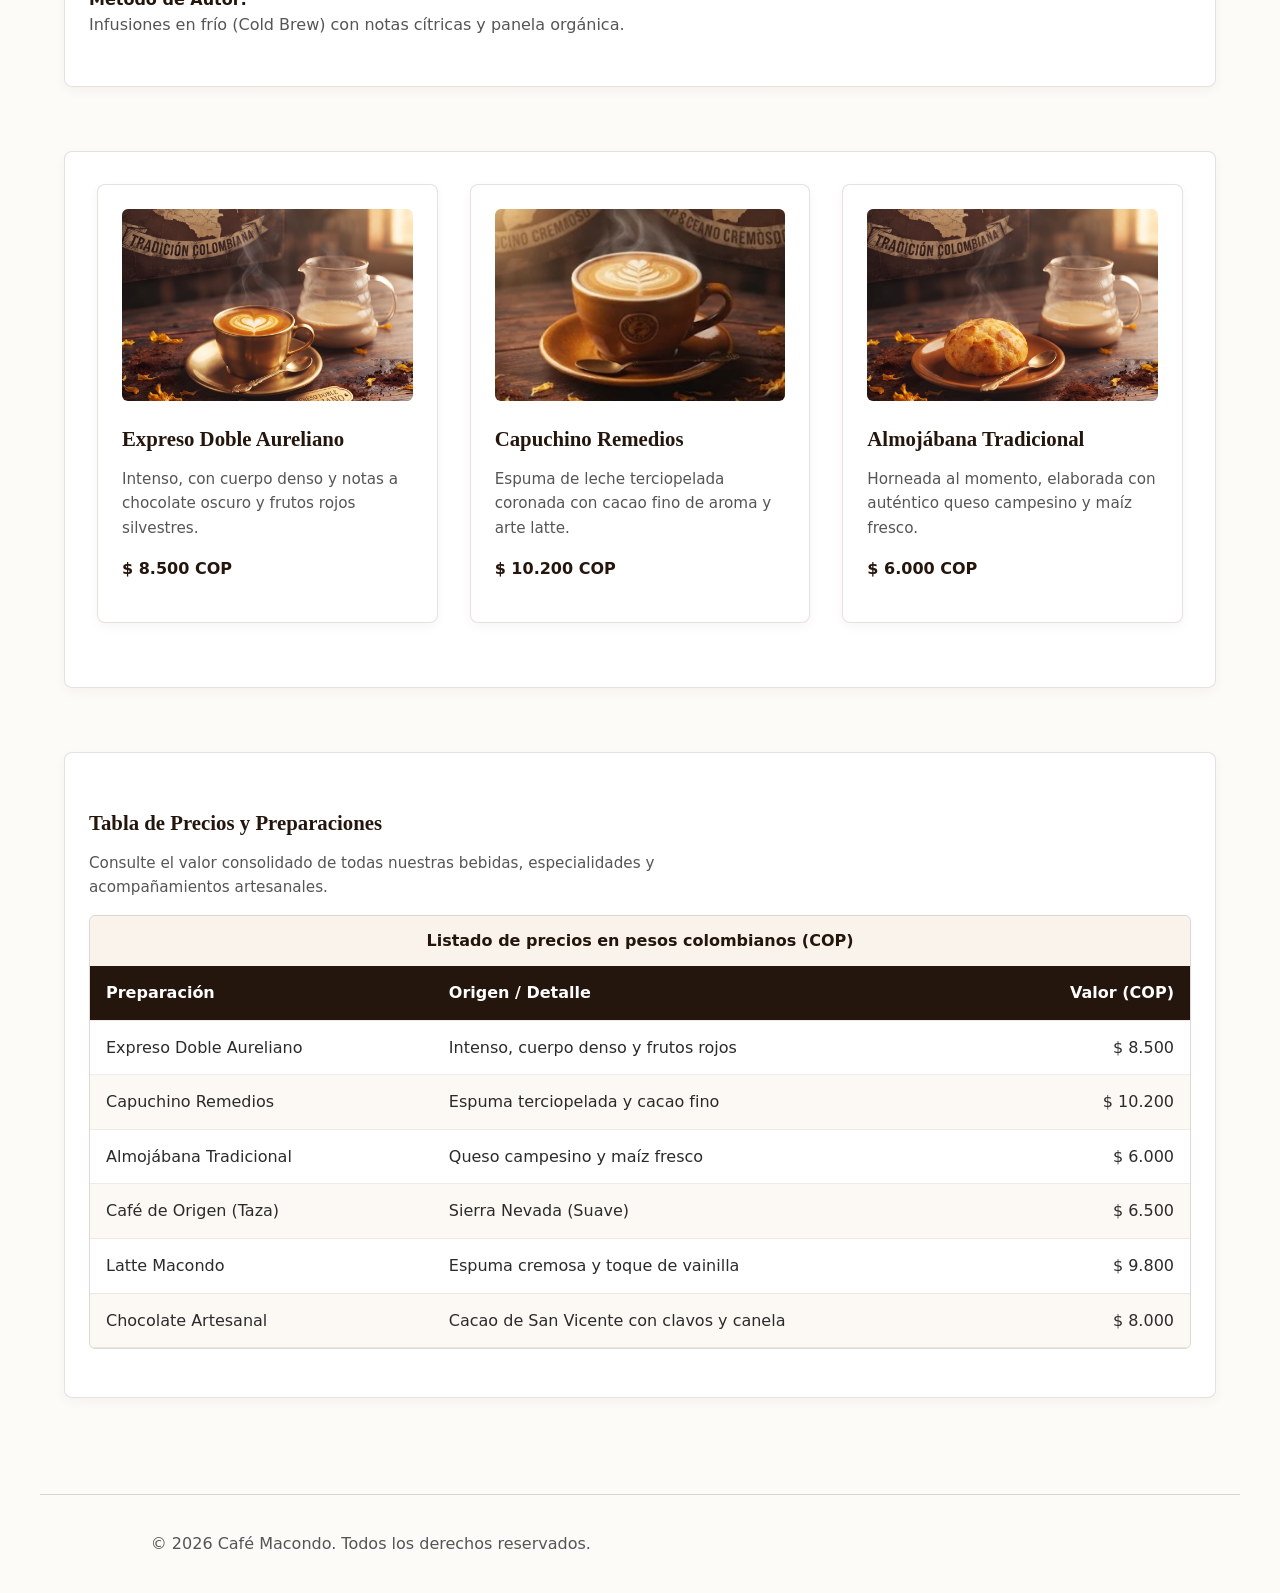
==== commit a7281f36: "Agrega guia.html y enlaza la guía en el menú" ====
--- a/carta.html
+++ b/carta.html
@@ -26,16 +26,15 @@
                 <li><a href="carta.html" aria-current="page" class="nav__link">Carta</a></li>
                 <li><a href="sedes.html" class="nav__link">Sedes</a></li>
                 <li><a href="reservas.html" class="nav__link">Reservas</a></li>
+                <li><a href="guia.html" class="nav__link">Guía</a></li>
             </ul>
         </nav>
     </header>
 
     <main class="main-container">
-
-
-        <!-- ÍNDICE DE NAVEGACIÓN RÁPIDA (Anclas internas centradas) -->
+        <!-- ÍNDICE DE NAVEGACIÓN RÁPIDA -->
         <nav class="carta-indice" aria-label="Índice de la carta">
-            <h3 class="carta-indice__title">Salto rápido a secciones:</h3>
+            <h2 class="carta-indice__title">Salto rápido a secciones</h2>
             <ul class="carta-indice__list">
                 <li><a href="#servicio">El Arte del Servicio</a></li>
                 <li><a href="#especialidades">Especialidades</a></li>
@@ -56,10 +55,9 @@
             </div>
         </section>
 
-
         <!-- SECCIÓN 1: EL ARTE DEL SERVICIO -->
         <section id="servicio" class="product-card">
-            <h3 class="product-card__title">El Arte del Servicio</h3>
+            <h2 class="product-card__title">El Arte del Servicio</h2>
             <p class="product-card__desc">Cada grano es seleccionado minuciosamente de cultivos de origen colombiano, garantizando una taza llena de notas aromáticas inigualables y un proceso tostado artesanal.</p>
             
             <dl>
@@ -95,51 +93,50 @@
         </section>
 
         <!-- SECCIÓN 3: TABLA DE PRECIOS COMPLETA -->
-        <section id="precios" class="product-card" style="grid-column: 1 / -1;">
-            <h3 class="product-card__title">Tabla de Precios y Preparaciones</h3>
+        <section id="precios" class="product-card carta-precios">
+            <h2 class="product-card__title">Tabla de Precios y Preparaciones</h2>
             <p class="product-card__desc">Consulte el valor consolidado de todas nuestras bebidas, especialidades y acompañamientos artesanales.</p>
             
-            <div class="table-container" style="overflow-x: auto;">
-                <table style="width: 100%; border-collapse: collapse; margin-top: 1rem;">
+            <div class="table-container">
+                <table class="carta-tabla">
+                    <caption>Listado de precios en pesos colombianos (COP)</caption>
                     <thead>
-                        <tr style="background-color: var(--color-primary); color: var(--color-white);">
-                            <th scope="col" style="padding: 0.75rem; text-align: left;">Preparación</th>
-                            <th scope="col" style="padding: 0.75rem; text-align: left;">Origen / Detalle</th>
-                            <th scope="col" style="padding: 0.75rem; text-align: right;">Valor (COP)</th>
+                        <tr>
+                            <th scope="col">Preparación</th>
+                            <th scope="col">Origen / Detalle</th>
+                            <th scope="col">Valor (COP)</th>
                         </tr>
                     </thead>
                     <tbody>
-                        <!-- Productos de las tarjetas superiores -->
-                        <tr style="border-bottom: 0.0625rem solid #ddd;">
-                            <td style="padding: 0.75rem; font-weight: 600;">Expreso Doble Aureliano</td>
-                            <td style="padding: 0.75rem;">Intenso, cuerpo denso y frutos rojos</td>
-                            <td style="padding: 0.75rem; text-align: right; font-weight: 600;">$ 8.500</td>
+                        <tr>
+                            <td>Expreso Doble Aureliano</td>
+                            <td>Intenso, cuerpo denso y frutos rojos</td>
+                            <td>$ 8.500</td>
                         </tr>
-                        <tr style="border-bottom: 0.0625rem solid #ddd; background-color: rgba(0,0,0,0.02);">
-                            <td style="padding: 0.75rem; font-weight: 600;">Capuchino Remedios</td>
-                            <td style="padding: 0.75rem;">Espuma terciopelada y cacao fino</td>
-                            <td style="padding: 0.75rem; text-align: right; font-weight: 600;">$ 10.200</td>
+                        <tr>
+                            <td>Capuchino Remedios</td>
+                            <td>Espuma terciopelada y cacao fino</td>
+                            <td>$ 10.200</td>
                         </tr>
-                        <tr style="border-bottom: 0.0625rem solid #ddd;">
-                            <td style="padding: 0.75rem; font-weight: 600;">Almojábana Tradicional</td>
-                            <td style="padding: 0.75rem;">Queso campesino y maíz fresco</td>
-                            <td style="padding: 0.75rem; text-align: right; font-weight: 600;">$ 6.000</td>
+                        <tr>
+                            <td>Almojábana Tradicional</td>
+                            <td>Queso campesino y maíz fresco</td>
+                            <td>$ 6.000</td>
                         </tr>
-                        <!-- Bebidas adicionales de la tabla anterior -->
-                        <tr style="border-bottom: 0.0625rem solid #ddd; background-color: rgba(0,0,0,0.02);">
-                            <td style="padding: 0.75rem;">Café de Origen (Taza)</td>
-                            <td style="padding: 0.75rem;">Sierra Nevada (Suave)</td>
-                            <td style="padding: 0.75rem; text-align: right; font-weight: 600;">$ 6.500</td>
+                        <tr>
+                            <td>Café de Origen (Taza)</td>
+                            <td>Sierra Nevada (Suave)</td>
+                            <td>$ 6.500</td>
                         </tr>
-                        <tr style="border-bottom: 0.0625rem solid #ddd;">
-                            <td style="padding: 0.75rem;">Latte Macondo</td>
-                            <td style="padding: 0.75rem;">Espuma cremosa y toque de vainilla</td>
-                            <td style="padding: 0.75rem; text-align: right; font-weight: 600;">$ 9.800</td>
+                        <tr>
+                            <td>Latte Macondo</td>
+                            <td>Espuma cremosa y toque de vainilla</td>
+                            <td>$ 9.800</td>
                         </tr>
-                        <tr style="border-bottom: 0.0625rem solid #ddd; background-color: rgba(0,0,0,0.02);">
-                            <td style="padding: 0.75rem;">Chocolate Artesanal</td>
-                            <td style="padding: 0.75rem;">Cacao de San Vicente con clavos y canela</td>
-                            <td style="padding: 0.75rem; text-align: right; font-weight: 600;">$ 8.000</td>
+                        <tr>
+                            <td>Chocolate Artesanal</td>
+                            <td>Cacao de San Vicente con clavos y canela</td>
+                            <td>$ 8.000</td>
                         </tr>
                     </tbody>
                 </table>
